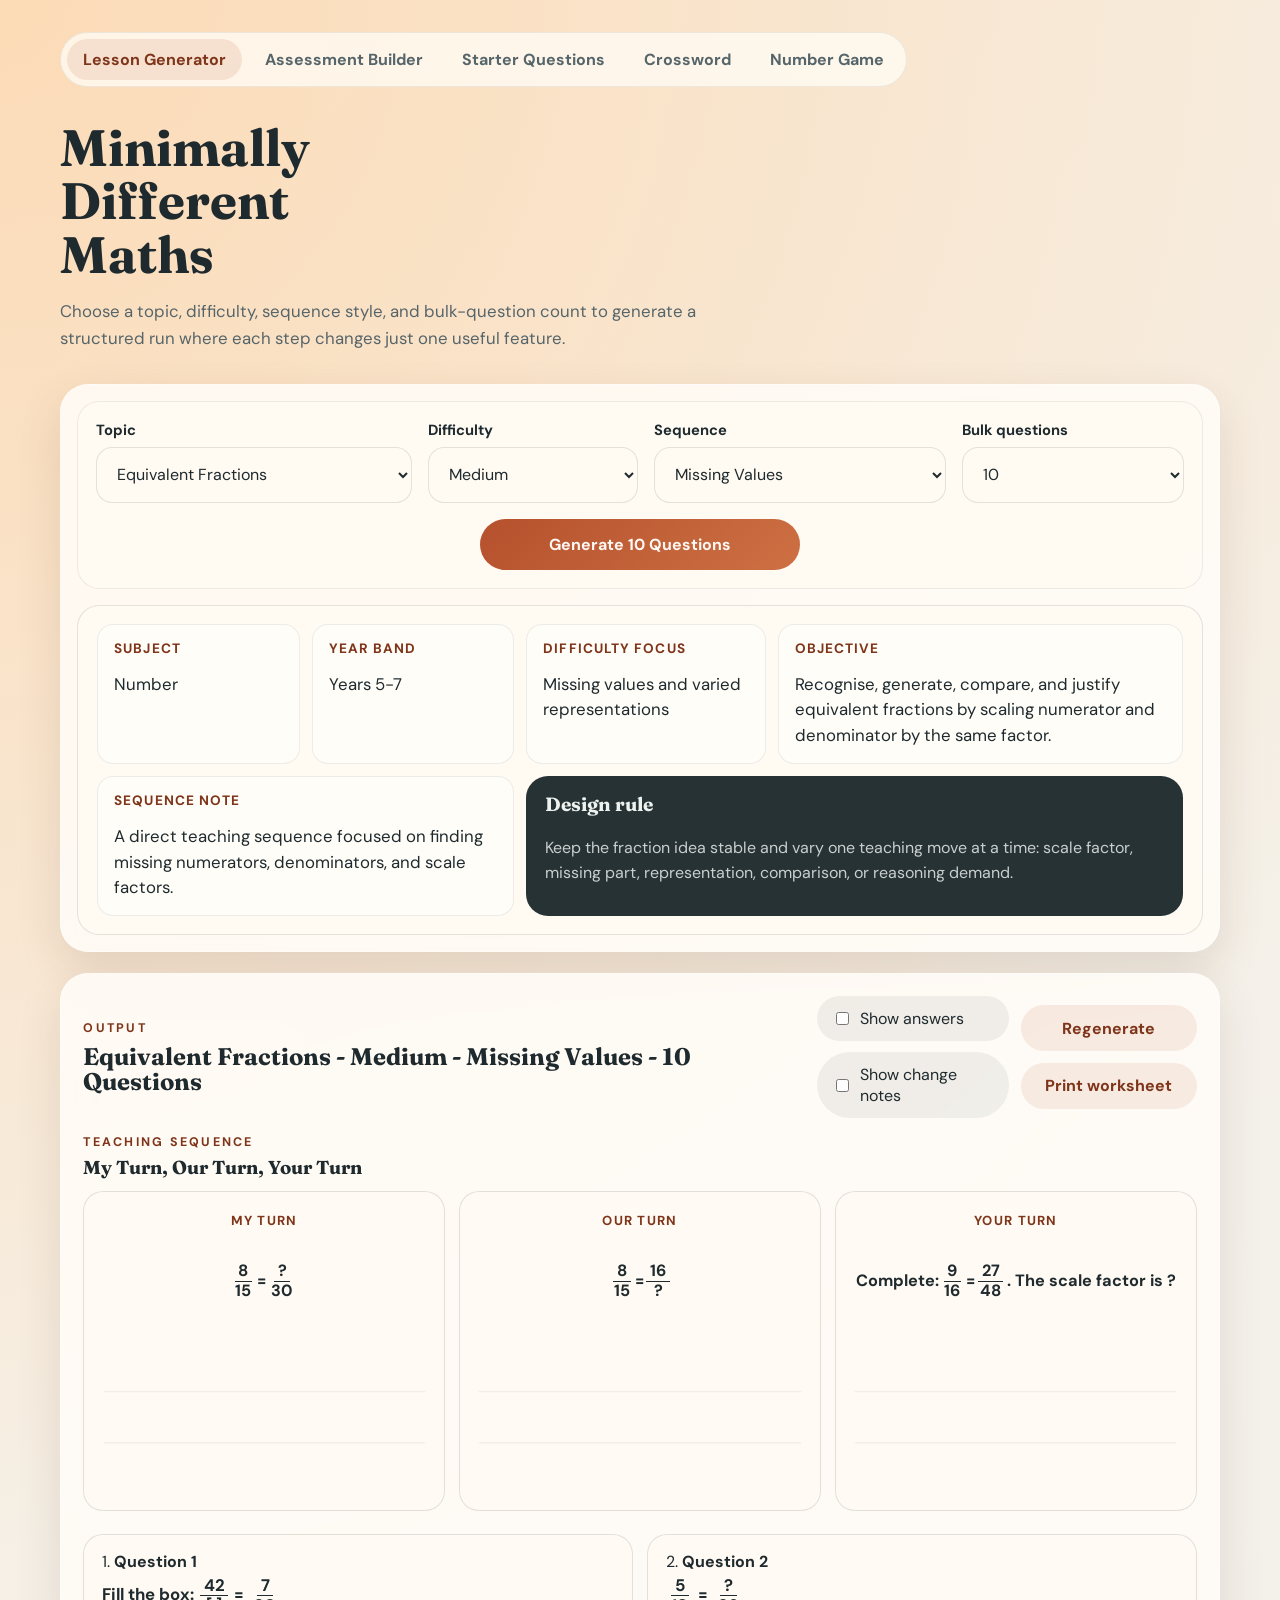
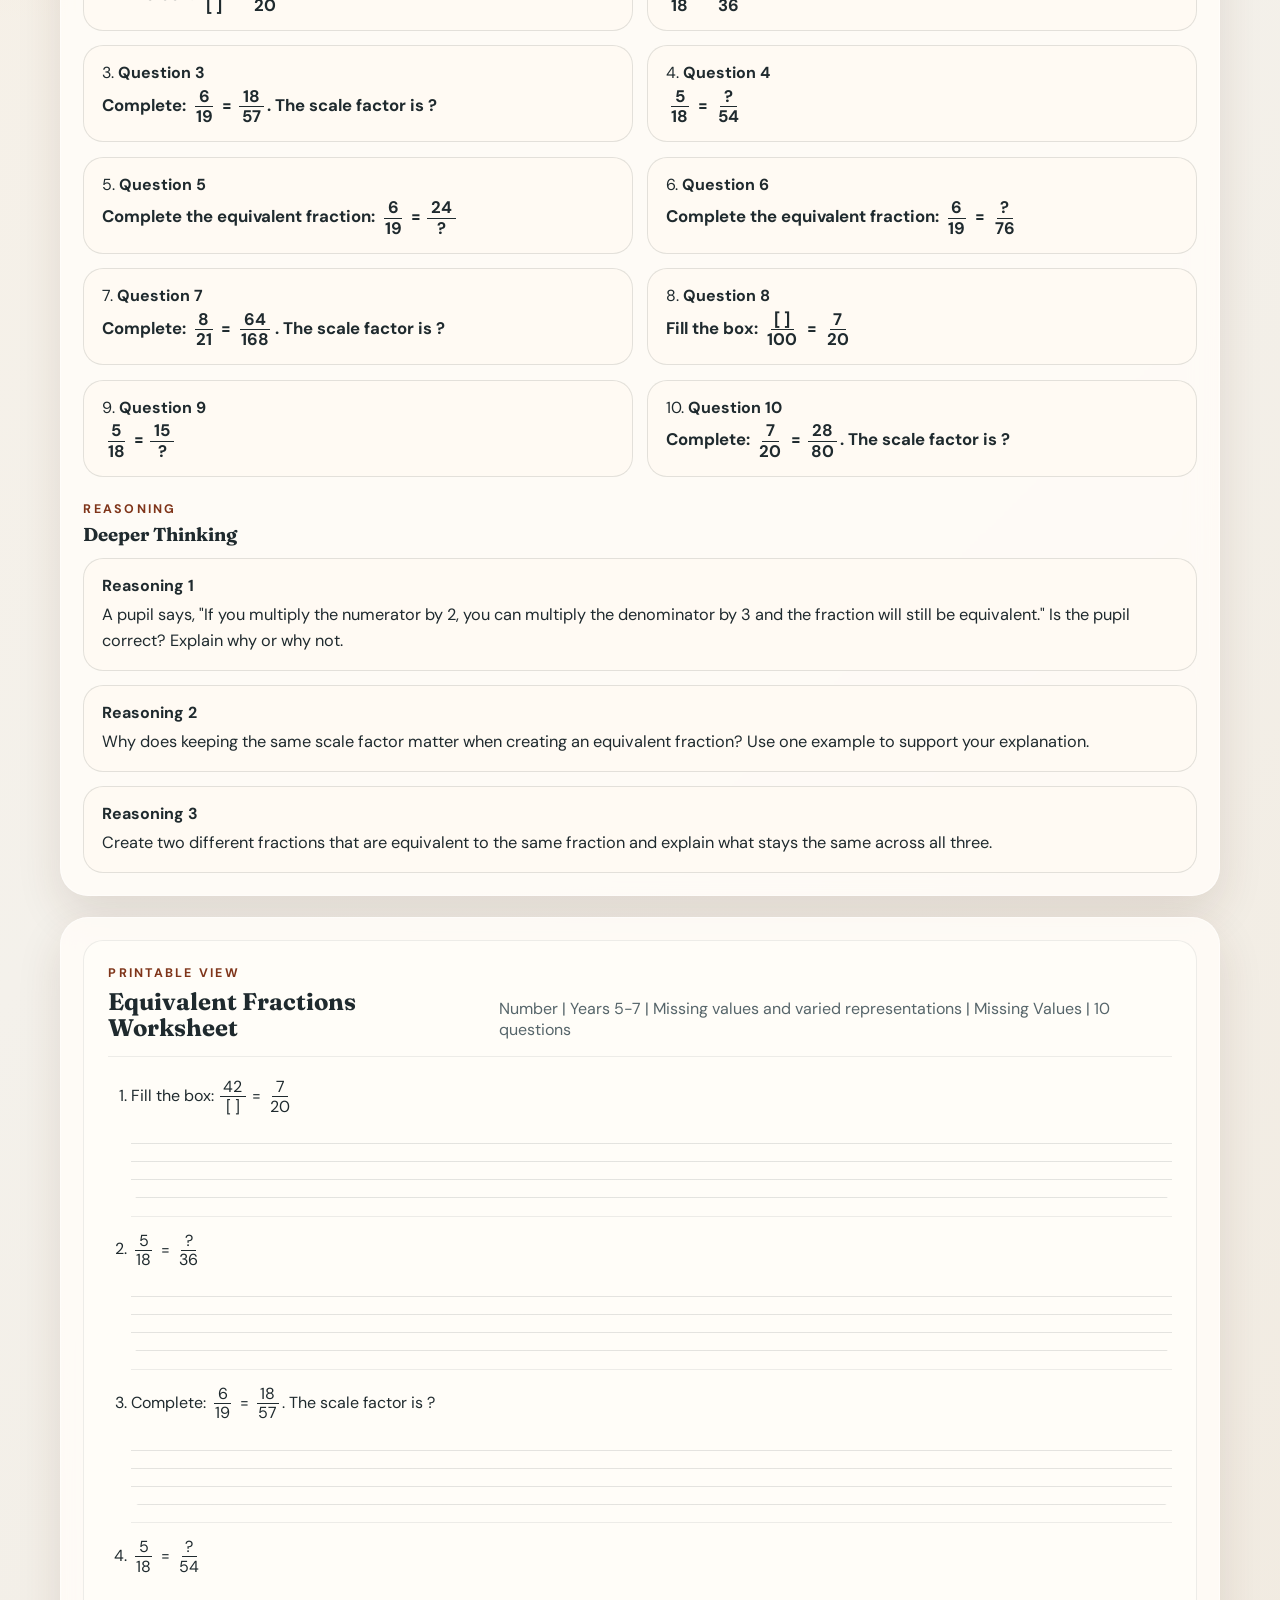
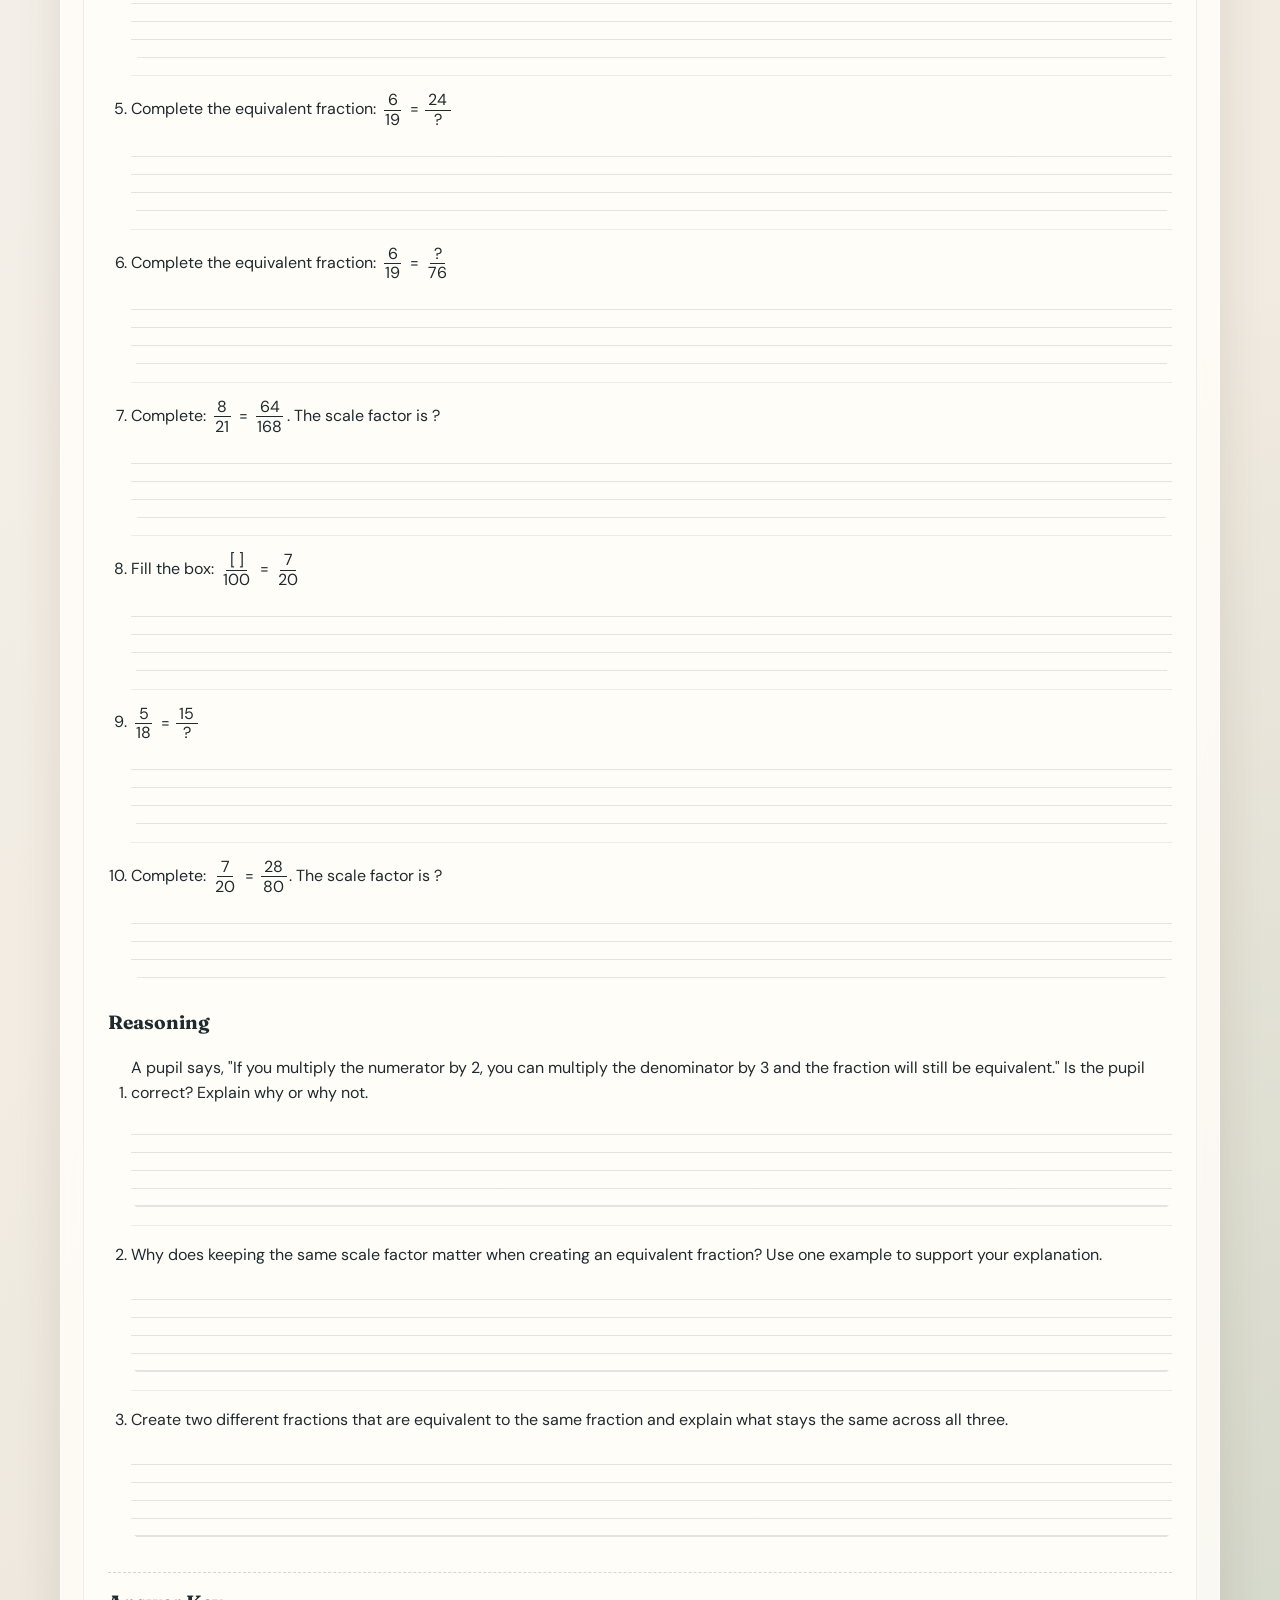
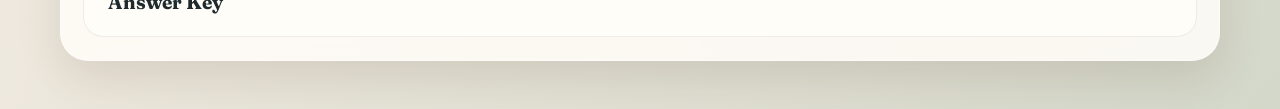
==== index.html @ 35639e73 "Initial app import" ====
<!DOCTYPE html>
<html lang="en">
<head>
  <meta charset="UTF-8">
  <meta name="viewport" content="width=device-width, initial-scale=1.0">
  <title>Minimally Different Maths Prototype</title>
  <link rel="icon" type="image/svg+xml" href="favicon.svg">
  <link rel="preconnect" href="https://fonts.googleapis.com">
  <link rel="preconnect" href="https://fonts.gstatic.com" crossorigin>
  <link href="https://fonts.googleapis.com/css2?family=DM+Sans:wght@400;500;700&family=Fraunces:opsz,wght@9..144,600;9..144,700&display=swap" rel="stylesheet">
  <link rel="stylesheet" href="styles.css">
</head>
<body>
  <main class="page-shell">
    <nav class="page-nav">
      <a class="page-nav-link is-active" href="index.html">Lesson Generator</a>
      <a class="page-nav-link" href="assessment.html">Assessment Builder</a>
      <a class="page-nav-link" href="starter.html">Starter Questions</a>
      <a class="page-nav-link" href="crossword.html">Crossword</a>
      <a class="page-nav-link" href="number-game.html">Number Game</a>
    </nav>

    <section class="hero">
      <h1>Minimally Different Maths</h1>
      <p class="hero-copy">
        Choose a topic, difficulty, sequence style, and bulk-question count to generate a structured run where each step changes just one useful feature.
      </p>
    </section>

    <section class="control-panel">
      <form id="generator-form" class="generator-form">
        <label class="field">
          <span>Topic</span>
          <select id="topic" name="topic"></select>
        </label>

        <label class="field">
          <span>Difficulty</span>
          <select id="difficulty" name="difficulty">
            <option value="easy">Easy</option>
            <option value="medium" selected>Medium</option>
            <option value="hard">Hard</option>
          </select>
        </label>

        <label class="field">
          <span>Sequence</span>
          <select id="variant" name="variant"></select>
        </label>

        <label class="field">
          <span>Bulk questions</span>
          <select id="bulk-count" name="bulk-count">
            <option value="5">5</option>
            <option value="10" selected>10</option>
            <option value="15">15</option>
            <option value="20">20</option>
          </select>
        </label>

        <button id="generate-button" type="submit" class="primary-button">Generate 10 Questions</button>
      </form>

      <div class="topic-meta-card">
        <div class="meta-row meta-row-compact">
          <span class="meta-label">Subject</span>
          <span id="meta-subject" class="meta-value">Number</span>
        </div>
        <div class="meta-row meta-row-compact">
          <span class="meta-label">Year band</span>
          <span id="meta-year" class="meta-value">Years 5-7</span>
        </div>
        <div class="meta-row meta-row-compact">
          <span class="meta-label">Difficulty focus</span>
          <span id="meta-difficulty" class="meta-value">Missing values and varied representations</span>
        </div>
        <div class="meta-row meta-row-stack meta-row-objective">
          <span class="meta-label">Objective</span>
          <span id="meta-objective" class="meta-value">Recognise and create equivalent fractions by scaling numerator and denominator by the same factor.</span>
        </div>
        <div class="meta-row meta-row-stack meta-row-sequence">
          <span class="meta-label">Sequence note</span>
          <span id="meta-variant" class="meta-value">Progress through numerator and denominator gaps with gradually varied prompt types.</span>
        </div>
        <div class="meta-row meta-row-stack principle-card">
          <h2>Design rule</h2>
          <p id="topic-principle">
            Questions progress by making one deliberate change at a time.
          </p>
        </div>
      </div>
    </section>

    <section class="results-panel">
      <div class="results-header">
        <div>
          <p class="eyebrow">Output</p>
          <h2 id="results-title">Equivalent Fractions - Medium</h2>
        </div>
        <div class="action-row">
          <div class="action-stack">
            <label class="answer-toggle">
              <input id="toggle-answers" type="checkbox">
              <span>Show answers</span>
            </label>
            <label class="answer-toggle">
              <input id="toggle-change-notes" type="checkbox">
              <span>Show change notes</span>
            </label>
          </div>
          <div class="action-stack">
            <button id="shuffle-button" class="secondary-button" type="button">Regenerate</button>
            <button id="print-button" class="secondary-button" type="button">Print worksheet</button>
          </div>
        </div>
      </div>

      <section class="teaching-section">
        <div class="teaching-header">
          <p class="eyebrow">Teaching Sequence</p>
          <h3>My Turn, Our Turn, Your Turn</h3>
        </div>
        <div id="teaching-sequence" class="teaching-grid"></div>
      </section>

      <ol id="question-list" class="question-list"></ol>

      <section class="reasoning-section">
        <div class="reasoning-header">
          <p class="eyebrow">Reasoning</p>
          <h3>Deeper Thinking</h3>
        </div>
        <ol id="reasoning-list" class="reasoning-list"></ol>
      </section>
    </section>

    <section class="worksheet-panel">
      <div class="worksheet-sheet">
        <div class="worksheet-heading">
          <div>
            <p class="eyebrow">Printable View</p>
            <h2 id="worksheet-title">Equivalent Fractions Worksheet</h2>
          </div>
          <p id="worksheet-meta" class="worksheet-meta">Number | Years 5-7 | Missing values and varied representations</p>
        </div>

        <ol id="worksheet-questions" class="worksheet-questions"></ol>

        <section class="worksheet-reasoning-section">
          <h3>Reasoning</h3>
          <ol id="worksheet-reasoning-questions" class="worksheet-questions worksheet-reasoning-questions"></ol>
        </section>

        <section class="answer-section">
          <h3>Answer Key</h3>
          <ol id="answer-key" class="answer-key" hidden></ol>
          <h3 id="reasoning-answer-title" hidden>Reasoning Answers</h3>
          <ol id="reasoning-answer-key" class="answer-key" hidden></ol>
        </section>
      </div>
    </section>
  </main>

  <script src="topics-data.js"></script>
  <script src="script.js"></script>
</body>
</html>
---- styles.css ----
﻿:root {
  --bg: #f7f1e8;
  --panel: rgba(255, 252, 247, 0.88);
  --panel-strong: #fffaf2;
  --ink: #1f2a2e;
  --muted: #56656a;
  --accent: #b5512d;
  --accent-deep: #7f351a;
  --line: rgba(31, 42, 46, 0.12);
  --shadow: 0 18px 45px rgba(77, 44, 24, 0.12);
}

* {
  box-sizing: border-box;
}

body {
  margin: 0;
  min-height: 100vh;
  font-family: "DM Sans", sans-serif;
  color: var(--ink);
  background:
    radial-gradient(circle at top left, rgba(255, 202, 146, 0.55), transparent 32%),
    radial-gradient(circle at bottom right, rgba(123, 170, 152, 0.24), transparent 28%),
    linear-gradient(135deg, #f8efe2 0%, #f4f1eb 42%, #efe6d9 100%);
}

.page-shell {
  width: min(1160px, calc(100% - 2rem));
  margin: 0 auto;
  padding: 2rem 0 3rem;
}

.hero {
  padding: 1rem 0 2rem;
}

.eyebrow {
  margin: 0 0 0.5rem;
  font-size: 0.78rem;
  font-weight: 700;
  letter-spacing: 0.18em;
  text-transform: uppercase;
  color: var(--accent-deep);
}

h1,
h2,
h3 {
  margin: 0;
  font-family: "Fraunces", serif;
  line-height: 1.05;
}

h1 {
  font-size: clamp(2.6rem, 4vw, 4.6rem);
  max-width: 10ch;
}

.hero-copy {
  max-width: 44rem;
  margin: 1rem 0 0;
  font-size: 1.05rem;
  line-height: 1.6;
  color: var(--muted);
}

.page-nav {
  display: inline-flex;
  gap: 0.45rem;
  padding: 0.35rem;
  margin-bottom: 1.1rem;
  border-radius: 999px;
  background: rgba(255, 250, 242, 0.82);
  border: 1px solid rgba(31, 42, 46, 0.08);
}

.page-nav-link {
  padding: 0.65rem 1rem;
  border-radius: 999px;
  color: var(--muted);
  text-decoration: none;
  font-weight: 700;
}

.page-nav-link.is-active {
  background: rgba(181, 81, 45, 0.12);
  color: var(--accent-deep);
}

.control-panel,
.results-panel,
.worksheet-panel {
  background: var(--panel);
  border: 1px solid rgba(255, 255, 255, 0.55);
  border-radius: 28px;
  box-shadow: var(--shadow);
  backdrop-filter: blur(14px);
}

.control-panel {
  display: grid;
  grid-template-columns: 1fr;
  grid-template-areas:
    "form"
    "meta";
  gap: 1rem;
  padding: 1rem;
  align-items: start;
}

.generator-form {
  grid-area: form;
  display: grid;
  grid-template-columns: minmax(220px, 1.35fr) minmax(170px, 0.9fr) minmax(220px, 1.25fr) minmax(200px, 0.95fr);
  gap: 1rem;
  align-items: end;
  padding: 1.15rem;
  border-radius: 22px;
  background: rgba(255, 250, 242, 0.78);
  border: 1px solid rgba(31, 42, 46, 0.08);
}

.field {
  display: flex;
  flex-direction: column;
  gap: 0.45rem;
}

.field span {
  font-size: 0.92rem;
  font-weight: 700;
}

select,
button,
input {
  font: inherit;
}

select {
  width: 100%;
  padding: 0.95rem 1rem;
  padding-right: 2.5rem;
  border: 1px solid var(--line);
  border-radius: 16px;
  background: var(--panel-strong);
  color: var(--ink);
  white-space: nowrap;
  overflow: hidden;
  text-overflow: ellipsis;
}

button {
  border: 0;
  border-radius: 999px;
  cursor: pointer;
  transition: transform 160ms ease, opacity 160ms ease, background 160ms ease;
}

button:hover {
  transform: translateY(-1px);
}

.primary-button {
  grid-column: 1 / -1;
  justify-self: center;
  width: min(320px, 100%);
  padding: 0.95rem 1.2rem;
  background: linear-gradient(135deg, var(--accent) 0%, #cd7043 100%);
  color: #fff8f4;
  font-weight: 700;
}

.secondary-button {
  width: 100%;
  padding: 0.8rem 1rem;
  background: rgba(181, 81, 45, 0.1);
  color: var(--accent-deep);
  font-weight: 700;
}

.topic-meta-card {
  grid-area: meta;
  display: grid;
  grid-template-columns: 1.1fr 1.1fr 1.3fr 2.2fr;
  align-items: stretch;
  padding: 1.1rem 1.2rem;
  border-radius: 22px;
  background: rgba(255, 250, 242, 0.96);
  border: 1px solid var(--line);
  gap: 0.75rem;
}

.meta-row {
  display: flex;
  min-width: 0;
  padding: 0.95rem 1rem;
  border: 1px solid rgba(31, 42, 46, 0.08);
  border-radius: 16px;
  background: rgba(255, 255, 255, 0.45);
  gap: 0.6rem;
  align-items: flex-start;
}

.meta-row-compact {
  flex-direction: column;
  justify-content: flex-start;
  min-height: 132px;
}

.meta-row-stack {
  grid-column: span 2;
  flex-direction: column;
}

.meta-row-objective {
  grid-column: span 1;
}

.meta-row-sequence {
  grid-column: span 2;
}

.topic-meta-card .principle-card {
  grid-column: span 2;
}

.meta-label {
  flex: 0 0 auto;
  font-size: 0.85rem;
  font-weight: 700;
  text-transform: uppercase;
  letter-spacing: 0.08em;
  color: var(--accent-deep);
}

.meta-value {
  flex: 1 1 auto;
  text-align: left;
  line-height: 1.5;
  min-width: 0;
  font-size: 1.05rem;
}

.meta-row-stack .meta-value {
  text-align: left;
}

.meta-row-compact .meta-value {
  padding-top: 0.35rem;
}

.meta-row-objective .meta-value,
.meta-row-sequence .meta-value {
  padding-top: 0.35rem;
}

.principle-card {
  padding: 1.1rem 1.2rem;
  border-radius: 22px;
  background: rgba(31, 42, 46, 0.96);
  color: #edf2ef;
  min-height: 100%;
  border: 0;
}

.principle-card h2 {
  font-size: 1.2rem;
  margin-bottom: 0.7rem;
}

.principle-card p {
  margin: 0;
  line-height: 1.6;
  color: rgba(237, 242, 239, 0.82);
}

.results-panel,
.worksheet-panel {
  margin-top: 1.3rem;
  padding: 1.4rem;
}

.results-header {
  display: flex;
  justify-content: space-between;
  gap: 1rem;
  align-items: center;
  margin-bottom: 1rem;
}

.teaching-section {
  margin-bottom: 1.4rem;
}

.teaching-header {
  margin-bottom: 0.85rem;
}

.teaching-grid {
  display: grid;
  grid-template-columns: repeat(3, minmax(0, 1fr));
  gap: 0.9rem;
}

.teaching-card {
  padding: 1rem 1.1rem;
  border-radius: 20px;
  border: 1px solid var(--line);
  background: rgba(255, 250, 242, 0.9);
}

.teaching-card {
  display: flex;
  flex-direction: column;
  align-items: center;
  text-align: center;
  min-height: 320px;
  padding: 1.2rem 1.2rem 1.1rem;
}

.teaching-step {
  display: inline-block;
  margin-bottom: 0.55rem;
  font-size: 0.82rem;
  font-weight: 700;
  letter-spacing: 0.1em;
  text-transform: uppercase;
  color: var(--accent-deep);
}

.teaching-prompt {
  display: flex;
  align-items: center;
  justify-content: center;
  flex: 0 0 auto;
  width: 100%;
  font-size: 1.02rem;
  font-weight: 700;
  line-height: 1.5;
  min-height: 88px;
}

.teaching-diagram,
.question-diagram,
.worksheet-diagram {
  width: 100%;
  margin: 0.75rem 0 0.9rem;
  padding: 0.55rem;
  border-radius: 16px;
  border: 1px solid rgba(31, 42, 46, 0.08);
  background: rgba(255, 255, 255, 0.58);
}

.teaching-diagram {
  margin-top: 0.45rem;
}

.diagram-ratio-groups {
  padding: 0;
  border: 0;
  background: transparent;
}

.diagram-ratio-groups .math-diagram-svg {
  max-width: 340px;
}

.math-diagram-svg {
  display: block;
  width: 100%;
  max-width: 280px;
  height: auto;
  margin: 0 auto;
  color: var(--ink);
}

.diagram-label {
  font-family: "DM Sans", sans-serif;
  font-size: 12px;
  font-weight: 700;
  fill: currentColor;
}

.diagram-small-label {
  font-family: "DM Sans", sans-serif;
  font-size: 10px;
  font-weight: 700;
  fill: currentColor;
}

.symmetry-line {
  display: none;
  stroke: var(--accent);
  stroke-width: 2.2;
  stroke-dasharray: 6 5;
  opacity: 0.95;
}

body.showing-answers .symmetry-line {
  display: block;
}

.comparison-diagram-grid {
  display: grid;
  grid-template-columns: repeat(2, minmax(0, 1fr));
  gap: 0.75rem;
}

.comparison-diagram-card {
  text-align: center;
}

.comparison-diagram-title {
  display: block;
  margin-bottom: 0.35rem;
  font-size: 0.8rem;
  font-weight: 700;
  letter-spacing: 0.08em;
  text-transform: uppercase;
  color: var(--accent-deep);
}

.stem-leaf-diagram {
  max-width: 320px;
  margin: 0 auto;
  padding: 0.5rem 0.7rem;
  border-radius: 14px;
  background: rgba(255, 255, 255, 0.86);
  border: 1px solid rgba(31, 42, 46, 0.08);
  font-family: "DM Sans", sans-serif;
  text-align: left;
  align-self: stretch;
}

.stem-leaf-row {
  display: grid;
  grid-template-columns: 1.6rem auto 1fr;
  gap: 0.45rem;
  align-items: baseline;
  padding: 0.14rem 0;
  font-size: 0.96rem;
  justify-items: start;
}

.stem-leaf-stem,
.stem-leaf-divider {
  font-weight: 700;
  color: var(--accent-deep);
}

.stem-leaf-leaves {
  letter-spacing: 0.08em;
}

.stem-leaf-key {
  margin-top: 0.45rem;
  padding-top: 0.35rem;
  border-top: 1px solid rgba(31, 42, 46, 0.08);
  font-size: 0.78rem;
  color: var(--muted);
}

.data-table-diagram {
  max-width: 320px;
  margin: 0 auto;
}

.data-table-title {
  margin-bottom: 0.4rem;
  font-size: 0.8rem;
  font-weight: 700;
  letter-spacing: 0.08em;
  text-transform: uppercase;
  color: var(--accent-deep);
}

.diagram-table {
  width: 100%;
  border-collapse: collapse;
  background: rgba(255, 255, 255, 0.9);
  border-radius: 14px;
  overflow: hidden;
  border: 1px solid rgba(31, 42, 46, 0.08);
}

.diagram-table th,
.diagram-table td {
  padding: 0.45rem 0.55rem;
  border-bottom: 1px solid rgba(31, 42, 46, 0.08);
  text-align: left;
  font-size: 0.9rem;
}

.diagram-table tr:last-child td {
  border-bottom: 0;
}

.diagram-table th {
  background: rgba(213, 106, 71, 0.08);
  color: var(--accent-deep);
  font-weight: 700;
}

.teaching-note,
.teaching-focus {
  margin: 0.7rem 0 0;
  color: var(--muted);
  line-height: 1.5;
}

.teaching-workspace {
  width: 100%;
  flex: 1 1 auto;
  margin-top: 1rem;
  border-radius: 16px;
  background:
    linear-gradient(to bottom, transparent calc(100% - 1px), rgba(31, 42, 46, 0.08) calc(100% - 1px));
  background-size: 100% 3.2rem;
  background-position: top left;
  min-height: 140px;
}

.action-row {
  display: grid;
  grid-template-columns: auto auto;
  gap: 0.7rem;
  align-items: center;
  justify-content: start;
}

.action-stack {
  display: flex;
  flex-direction: column;
  gap: 0.7rem;
  min-width: 176px;
}

.answer-toggle {
  display: inline-flex;
  align-items: center;
  gap: 0.45rem;
  padding: 0.75rem 0.95rem;
  border-radius: 999px;
  background: rgba(31, 42, 46, 0.06);
}

.question-list {
  display: grid;
  grid-template-columns: repeat(2, minmax(0, 1fr));
  gap: 0.9rem;
  padding: 0;
  margin: 0;
  list-style-position: inside;
}

.question-list li {
  padding: 1rem 1.1rem;
  border-radius: 20px;
  border: 1px solid var(--line);
  background: rgba(255, 250, 242, 0.9);
}

.reasoning-section {
  margin-top: 1.5rem;
}

.reasoning-header {
  margin-bottom: 0.85rem;
}

.reasoning-list {
  display: grid;
  grid-template-columns: 1fr;
  gap: 0.9rem;
  padding: 0;
  margin: 0;
  list-style: none;
}

.reasoning-list li {
  padding: 1rem 1.1rem;
  border-radius: 20px;
  border: 1px solid var(--line);
  background: rgba(255, 250, 242, 0.9);
}

.question-text {
  display: block;
  margin-top: 0.3rem;
  font-size: 1.05rem;
  font-weight: 700;
}

.reasoning-text {
  display: block;
  margin-top: 0.35rem;
  font-size: 1.02rem;
  line-height: 1.6;
}

.math-fraction {
  display: inline-flex;
  flex-direction: column;
  align-items: center;
  justify-content: center;
  vertical-align: middle;
  margin: 0 0.12em;
  line-height: 1;
}

.fraction-top,
.fraction-bottom {
  display: block;
  padding: 0 0.22em;
  text-align: center;
}

.fraction-top {
  border-bottom: 1.5px solid currentColor;
  padding-bottom: 0.08em;
}

.fraction-bottom {
  padding-top: 0.08em;
}

.change-note {
  display: inline-block;
  margin-top: 0.65rem;
  color: var(--muted);
  font-size: 0.9rem;
  line-height: 1.45;
}

.change-note[hidden] {
  display: none;
}

.worksheet-sheet {
  border-radius: 20px;
  padding: 1.5rem;
  background: #fffdf8;
  border: 1px solid rgba(31, 42, 46, 0.08);
}

.worksheet-heading {
  display: flex;
  justify-content: space-between;
  gap: 1rem;
  align-items: flex-end;
  border-bottom: 1px solid rgba(31, 42, 46, 0.08);
  padding-bottom: 1rem;
}

.worksheet-meta {
  margin: 0;
  color: var(--muted);
}

.worksheet-questions,
.answer-key {
  margin: 1.4rem 0 0;
  padding-left: 1.4rem;
  list-style-position: outside;
}

.worksheet-questions li,
.answer-key li {
  margin-bottom: 1rem;
  line-height: 1.6;
}

.worksheet-question-item {
  padding-bottom: 1rem;
  border-bottom: 1px solid rgba(31, 42, 46, 0.08);
}

.worksheet-question-item:last-child {
  border-bottom: 0;
  padding-bottom: 0.25rem;
}

.worksheet-question-text {
  display: inline-block;
  min-height: 1.8rem;
}

.worksheet-working {
  margin-top: 0.7rem;
  min-height: 4.6rem;
  border-radius: 12px;
  background:
    repeating-linear-gradient(
      to bottom,
      transparent 0,
      transparent 1.05rem,
      rgba(31, 42, 46, 0.12) 1.05rem,
      rgba(31, 42, 46, 0.12) 1.12rem
    );
}

.worksheet-question-item-diagram .worksheet-working {
  min-height: 3.1rem;
}

.answer-text {
  display: inline;
}

.answer-section {
  margin-top: 1.8rem;
  padding-top: 1.2rem;
  border-top: 1px dashed rgba(31, 42, 46, 0.18);
}

.answer-section h3 {
  font-size: 1.2rem;
}

.worksheet-reasoning-section {
  margin-top: 1.8rem;
}

.worksheet-reasoning-section h3 {
  font-size: 1.2rem;
  margin-bottom: 0.7rem;
}

.assessment-control-panel {
  padding: 1.2rem;
}

.assessment-form {
  display: grid;
  gap: 1.1rem;
}

.assessment-meta-grid {
  display: grid;
  grid-template-columns: repeat(3, minmax(0, 1fr));
  gap: 1rem;
}

.assessment-topic-picker {
  padding: 1.2rem;
  border-radius: 22px;
  background: rgba(255, 250, 242, 0.84);
  border: 1px solid rgba(31, 42, 46, 0.08);
}

.assessment-topic-picker-header {
  margin-bottom: 0.95rem;
}

.assessment-topic-picker-header h2 {
  font-size: 1.25rem;
  margin-bottom: 0.35rem;
}

.assessment-topic-picker-header p {
  margin: 0;
  color: var(--muted);
  line-height: 1.5;
}

.assessment-topic-rows {
  display: grid;
  gap: 0.75rem;
}

.assessment-topic-row {
  display: grid;
  grid-template-columns: 135px minmax(0, 1fr) 180px;
  gap: 0.8rem;
  align-items: end;
  padding: 0.95rem;
  border-radius: 18px;
  background: rgba(255, 255, 255, 0.5);
  border: 1px solid rgba(31, 42, 46, 0.08);
}

.assessment-topic-toggle {
  display: flex;
  align-items: center;
  gap: 0.55rem;
  font-weight: 700;
  min-height: 52px;
}

.assessment-topic-toggle input {
  accent-color: var(--accent);
}

.assessment-results-panel {
  padding-bottom: 1.1rem;
}

.assessment-summary-grid {
  display: grid;
  grid-template-columns: repeat(4, minmax(0, 1fr));
  gap: 0.8rem;
}

.assessment-summary-card {
  padding: 1rem 1.1rem;
  border-radius: 18px;
  background: rgba(255, 250, 242, 0.82);
  border: 1px solid rgba(31, 42, 46, 0.08);
}

.assessment-summary-label {
  display: block;
  margin-bottom: 0.4rem;
  font-size: 0.82rem;
  font-weight: 700;
  text-transform: uppercase;
  letter-spacing: 0.08em;
  color: var(--accent-deep);
}

.assessment-summary-value {
  font-size: 1.5rem;
  font-family: "Fraunces", serif;
}

.assessment-summary-empty {
  margin: 0;
  color: var(--muted);
}

.assessment-sheet {
  background: #fffdf9;
}

.assessment-paper-header {
  display: flex;
  justify-content: space-between;
  gap: 1rem;
  align-items: end;
  padding-bottom: 1rem;
  border-bottom: 2px solid rgba(31, 42, 46, 0.12);
}

.assessment-paper-meta {
  text-align: right;
  color: var(--muted);
}

.assessment-paper-meta p {
  margin: 0.15rem 0;
}

.assessment-candidate-box {
  display: grid;
  grid-template-columns: repeat(3, minmax(0, 1fr));
  gap: 1rem;
  margin-top: 1rem;
  padding: 1rem;
  border: 1.5px solid rgba(31, 42, 46, 0.18);
  border-radius: 12px;
  background: #fff;
}

.candidate-line {
  display: flex;
  align-items: center;
  gap: 0.75rem;
  font-weight: 700;
}

.line-fill {
  flex: 1 1 auto;
  border-bottom: 1.5px solid rgba(31, 42, 46, 0.25);
  min-height: 1rem;
}

.assessment-instructions {
  margin-top: 1.2rem;
  padding: 1rem 1.1rem;
  border-radius: 12px;
  background: rgba(247, 241, 232, 0.55);
  border: 1px solid rgba(31, 42, 46, 0.08);
}

.assessment-instructions h3 {
  font-size: 1.05rem;
  margin-bottom: 0.5rem;
}

.assessment-instructions ul {
  margin: 0;
  padding-left: 1.25rem;
  line-height: 1.6;
}

.assessment-paper-sections {
  display: grid;
  gap: 1.4rem;
  margin-top: 1.3rem;
}

.assessment-section {
  page-break-inside: avoid;
}

.assessment-section-header {
  margin-bottom: 0.8rem;
}

.assessment-section-header h3 {
  font-size: 1.18rem;
  margin-bottom: 0.2rem;
}

.assessment-section-header p {
  margin: 0;
  color: var(--muted);
}

.assessment-question-list {
  margin: 0;
  padding-left: 1.5rem;
  display: grid;
  gap: 0.9rem;
}

.assessment-question-item {
  padding: 0.95rem 1rem 1rem;
  border-radius: 12px;
  border: 1px solid rgba(31, 42, 46, 0.1);
  background: #fff;
  page-break-inside: avoid;
}

.assessment-question-header {
  display: flex;
  justify-content: space-between;
  gap: 1rem;
  margin-bottom: 0.45rem;
  font-size: 0.88rem;
  font-weight: 700;
}

.assessment-question-topic {
  color: var(--accent-deep);
  text-transform: uppercase;
  letter-spacing: 0.06em;
}

.assessment-question-marks {
  color: var(--muted);
}

.assessment-question-text {
  line-height: 1.65;
}

.assessment-diagram {
  margin-top: 0.75rem;
}

.assessment-working {
  margin-top: 0.9rem;
  border: 1px dashed rgba(31, 42, 46, 0.16);
  border-radius: 10px;
  background:
    linear-gradient(to bottom, transparent 0, transparent calc(100% - 1px), rgba(31, 42, 46, 0.08) calc(100% - 1px));
  background-size: 100% 1.4rem;
}

.assessment-mark-scheme-marks {
  color: var(--muted);
  font-weight: 700;
}

.starter-control-panel {
  padding: 1.2rem;
}

.starter-form {
  display: grid;
  gap: 1.1rem;
}

.starter-topic-picker {
  padding: 1.2rem;
  border-radius: 22px;
  background: rgba(255, 250, 242, 0.84);
  border: 1px solid rgba(31, 42, 46, 0.08);
}

.starter-topic-list {
  display: grid;
  gap: 0.9rem;
}

.starter-topic-group {
  padding: 0.9rem 1rem 1rem;
  border-radius: 18px;
  background: rgba(255, 255, 255, 0.5);
  border: 1px solid rgba(31, 42, 46, 0.08);
}

.starter-topic-group-title {
  margin-bottom: 0.7rem;
  font-size: 1rem;
}

.starter-topic-options {
  display: grid;
  grid-template-columns: repeat(3, minmax(0, 1fr));
  gap: 0.65rem;
}

.starter-topic-option {
  display: flex;
  align-items: center;
  gap: 0.55rem;
  padding: 0.55rem 0.7rem;
  border-radius: 14px;
  background: rgba(255, 250, 242, 0.76);
  border: 1px solid rgba(31, 42, 46, 0.08);
  font-size: 0.94rem;
  line-height: 1.35;
}

.starter-topic-option input {
  margin: 0;
  accent-color: var(--accent);
}

.starter-topic-option:has(input:disabled:not(:checked)) {
  opacity: 0.45;
}

.starter-results-panel {
  padding-bottom: 1.1rem;
}

.starter-sheet-panel {
  margin-top: 1.3rem;
}

.starter-sheet {
  background: #fffdf9;
}

.starter-sheet-header {
  display: flex;
  justify-content: space-between;
  gap: 1rem;
  align-items: flex-end;
  padding-bottom: 1rem;
  border-bottom: 1px solid rgba(31, 42, 46, 0.08);
}

.starter-grid {
  display: grid;
  grid-template-columns: repeat(3, minmax(0, 1fr));
  gap: 0.85rem;
  margin-top: 1.2rem;
}

.starter-card {
  min-height: 210px;
  padding: 1rem 1rem 1.05rem;
  border-radius: 18px;
  border: 1px solid rgba(31, 42, 46, 0.1);
  background: #fff;
  display: flex;
  flex-direction: column;
}

.starter-card-easy {
  box-shadow: inset 0 3px 0 rgba(123, 170, 152, 0.34);
}

.starter-card-medium {
  box-shadow: inset 0 3px 0 rgba(225, 174, 92, 0.4);
}

.starter-card-hard {
  box-shadow: inset 0 3px 0 rgba(181, 81, 45, 0.32);
}

.starter-card-header {
  display: flex;
  justify-content: space-between;
  gap: 0.75rem;
  align-items: flex-start;
  margin-bottom: 0.7rem;
}

.starter-card-topic {
  font-size: 0.76rem;
  font-weight: 700;
  letter-spacing: 0.08em;
  text-transform: uppercase;
  color: var(--accent-deep);
}

.starter-card-question {
  font-size: 1rem;
  font-weight: 700;
  line-height: 1.55;
}

.starter-card-diagram {
  margin-top: auto;
  margin-bottom: 0;
}

.number-game-control-panel {
  padding: 1.2rem;
}

.number-game-form {
  display: grid;
  grid-template-columns: minmax(180px, 220px) minmax(180px, 220px) minmax(240px, 1fr);
  gap: 1rem;
  align-items: end;
}

.number-game-button-stack {
  display: flex;
  flex-direction: column;
  gap: 0.7rem;
}

.number-game-results-panel {
  padding-bottom: 1.1rem;
}

.number-game-board {
  display: grid;
  grid-template-columns: 260px 1fr;
  gap: 1rem;
  align-items: stretch;
}

.number-game-target-panel,
.number-game-numbers-panel,
.number-game-solution-card,
.number-game-working-panel {
  padding: 1.15rem;
  border-radius: 20px;
  background: rgba(255, 250, 242, 0.88);
  border: 1px solid rgba(31, 42, 46, 0.08);
}

.number-game-target {
  display: grid;
  place-items: center;
  min-height: 138px;
  border-radius: 18px;
  background: rgba(31, 42, 46, 0.96);
  color: #fff8f4;
  font-family: "Fraunces", serif;
  font-size: clamp(2.8rem, 7vw, 5.2rem);
  line-height: 1;
}

.number-game-timer-wrap {
  display: flex;
  justify-content: space-between;
  align-items: center;
  margin-top: 0.85rem;
  padding: 0.8rem 0.9rem;
  border-radius: 16px;
  background: rgba(255, 255, 255, 0.56);
}

.number-game-timer-label {
  font-size: 0.82rem;
  font-weight: 700;
  letter-spacing: 0.08em;
  text-transform: uppercase;
  color: var(--accent-deep);
}

.number-game-timer {
  font-family: "Fraunces", serif;
  font-size: 2rem;
}

.number-game-numbers {
  display: grid;
  grid-template-columns: repeat(3, minmax(0, 1fr));
  gap: 0.9rem;
  margin-top: 0.35rem;
}

.number-game-tile {
  display: grid;
  place-items: center;
  min-height: 112px;
  border-radius: 18px;
  background: linear-gradient(135deg, rgba(181, 81, 45, 0.18) 0%, rgba(213, 106, 71, 0.32) 100%);
  border: 1px solid rgba(31, 42, 46, 0.08);
  font-family: "Fraunces", serif;
  font-size: clamp(2rem, 4vw, 3.2rem);
  line-height: 1;
}

.number-game-solution-panel {
  margin-top: 1rem;
}

.number-game-solution-summary {
  display: grid;
  grid-template-columns: repeat(2, minmax(0, 1fr));
  gap: 0.8rem;
  margin-bottom: 0.8rem;
}

.number-game-solution-text,
.number-game-print-solution-text {
  display: grid;
  gap: 0.4rem;
  line-height: 1.55;
}

.crossword-control-panel {
  padding: 2rem;
}

.crossword-form {
  display: grid;
  grid-template-columns: minmax(0, 1fr) auto;
  gap: 1.25rem;
  align-items: end;
}

.crossword-button-stack {
  display: grid;
  gap: 0.85rem;
}

.crossword-results-panel,
.crossword-sheet-panel {
  margin-top: 1.5rem;
}

.crossword-sheet {
  display: grid;
  gap: 1.75rem;
}

.crossword-sheet-header {
  display: flex;
  justify-content: space-between;
  align-items: end;
  gap: 1rem;
}

.crossword-layout {
  display: grid;
  grid-template-columns: minmax(0, 1.15fr) minmax(18rem, 0.85fr);
  gap: 1.5rem;
  align-items: start;
}

.crossword-grid-panel,
.crossword-clues-panel {
  border: 1px solid rgba(43, 52, 56, 0.08);
  border-radius: 1.5rem;
  padding: 1.25rem;
  background: rgba(255, 255, 255, 0.78);
}

.crossword-grid {
  display: grid;
  gap: 0;
  justify-content: start;
  background: #2b3438;
  padding: 0.18rem;
  border-radius: 0.55rem;
}

.crossword-cell {
  position: relative;
  width: 2.4rem;
  height: 2.4rem;
  border: 1px solid rgba(43, 52, 56, 0.16);
  border-radius: 0;
  background: #fffdf8;
  display: flex;
  align-items: center;
  justify-content: center;
}

.crossword-cell.is-block {
  background: #2b3438;
  border-color: #2b3438;
}

.crossword-cell-number {
  position: absolute;
  top: 0.12rem;
  left: 0.18rem;
  font-size: 0.6rem;
  line-height: 1;
  color: #8a4a28;
  font-weight: 700;
}

.crossword-cell-letter {
  font-size: 1.05rem;
  font-weight: 700;
  letter-spacing: 0.04em;
  color: transparent;
}

.crossword-grid.show-answers .crossword-cell-letter {
  color: #2b3438;
}

.crossword-clues-panel {
  display: grid;
  gap: 1.25rem;
}

.crossword-clues-section h3 {
  margin-bottom: 0.7rem;
  font-size: 1.05rem;
}

.crossword-clue-list {
  margin: 0;
  padding-left: 0;
  list-style: none;
  display: grid;
  gap: 0.6rem;
}

.crossword-clue-number {
  color: #8a4a28;
  font-weight: 700;
}

.crossword-enum {
  color: #8a4a28;
  font-weight: 700;
}

@media (max-width: 980px) {
  .control-panel {
    grid-template-columns: 1fr;
  }

  .generator-form {
    grid-template-columns: repeat(2, minmax(0, 1fr));
  }

  .topic-meta-card {
    grid-template-columns: repeat(2, minmax(0, 1fr));
  }

  .meta-row-objective,
  .meta-row-sequence,
  .topic-meta-card .principle-card {
    grid-column: span 2;
  }

  .assessment-meta-grid,
  .assessment-summary-grid,
  .assessment-candidate-box {
    grid-template-columns: 1fr;
  }

  .number-game-form,
  .number-game-board,
  .number-game-solution-summary,
  .crossword-form,
  .crossword-layout,
  .starter-topic-options,
  .starter-grid {
    grid-template-columns: 1fr;
  }
}

@media (max-width: 860px) {
  .generator-form {
    grid-template-columns: 1fr;
  }

  .topic-meta-card {
    grid-template-columns: 1fr;
  }

  .teaching-grid {
    grid-template-columns: 1fr;
  }

  .comparison-diagram-grid {
    grid-template-columns: 1fr;
  }

  .meta-row-stack {
    grid-column: auto;
  }

  .meta-row-objective,
  .meta-row-sequence,
  .topic-meta-card .principle-card {
    grid-column: auto;
  }

  .question-list {
    grid-template-columns: 1fr;
  }

  .results-header,
  .worksheet-heading {
    flex-direction: column;
    align-items: flex-start;
  }

  .action-row {
    grid-template-columns: 1fr;
    width: 100%;
  }

  .action-stack {
    min-width: 0;
    width: 100%;
  }

  .number-game-numbers {
    grid-template-columns: repeat(2, minmax(0, 1fr));
  }

  .assessment-topic-row,
  .assessment-paper-header {
    grid-template-columns: 1fr;
    flex-direction: column;
    align-items: flex-start;
  }

  .starter-sheet-header {
    flex-direction: column;
    align-items: flex-start;
  }

  .crossword-sheet-header {
    flex-direction: column;
    align-items: flex-start;
  }

  .assessment-paper-meta {
    text-align: left;
  }
}

@media print {
  @page {
    size: A4 portrait;
    margin: 14mm 12mm;
  }

  body {
    background: #fff;
    color: #000;
  }

  .hero,
  .control-panel,
  .results-panel {
    display: none;
  }

  .page-shell {
    width: 100%;
    padding: 0;
  }

  .worksheet-panel {
    margin: 0;
    padding: 0;
    background: #fff;
    border: 0;
    box-shadow: none;
    break-inside: avoid;
  }

  .worksheet-sheet {
    border: 0;
    padding: 0;
    background: #fff;
  }

  .worksheet-heading {
    gap: 0.6rem;
    align-items: flex-start;
    padding-bottom: 0.7rem;
    margin-bottom: 0.9rem;
    break-after: avoid;
  }

  .worksheet-title,
  #worksheet-title {
    font-size: 1.45rem;
  }

  .worksheet-meta {
    font-size: 0.9rem;
  }

  .worksheet-questions,
  .answer-key {
    margin-top: 0.9rem;
    padding-left: 1.9rem;
    margin-left: 0;
    list-style-position: outside;
  }

  .worksheet-questions li,
  .answer-key li {
    margin-bottom: 0.6rem;
    line-height: 1.35;
    padding-left: 0.12rem;
    break-inside: avoid;
    page-break-inside: avoid;
  }

  .worksheet-question-item {
    padding-bottom: 0.55rem;
    border-bottom-color: rgba(31, 42, 46, 0.14);
  }

  .worksheet-diagram {
    margin: 0.4rem 0 0.55rem;
    padding: 0.3rem;
    background: #fff;
    border-color: rgba(31, 42, 46, 0.14);
    break-inside: avoid;
    page-break-inside: avoid;
  }

  .worksheet-working {
    margin-top: 0.45rem;
    min-height: 3.4rem;
    border-radius: 0;
    background:
      repeating-linear-gradient(
        to bottom,
        transparent 0,
        transparent 0.88rem,
        rgba(31, 42, 46, 0.18) 0.88rem,
        rgba(31, 42, 46, 0.18) 0.94rem
      );
  }

  .worksheet-question-item-diagram .worksheet-working {
    min-height: 2.2rem;
  }

  .worksheet-question-text,
  .answer-text {
    font-size: 0.98rem;
  }

  .answer-section {
    margin-top: 1.2rem;
    padding-top: 0.9rem;
    break-before: page;
    page-break-before: always;
  }

  .answer-section h3 {
    margin-bottom: 0.5rem;
  }

  .answer-key {
    column-count: 2;
    column-gap: 1.6rem;
  }

  .answer-key li {
    break-inside: avoid;
    page-break-inside: avoid;
  }

  .math-fraction {
    margin: 0 0.08em;
  }

  .fraction-top {
    border-bottom-width: 1px;
  }

  .page-nav,
  .assessment-results-panel,
  .starter-results-panel,
  .number-game-results-panel,
  .crossword-results-panel {
    display: none !important;
  }

  .assessment-paper-panel .worksheet-sheet {
    padding: 0;
    background: #fff;
  }

  .assessment-question-item,
  .assessment-section,
  .assessment-candidate-box,
  .assessment-instructions {
    break-inside: avoid;
    page-break-inside: avoid;
  }

  .starter-sheet-panel .worksheet-sheet {
    padding: 0;
    background: #fff;
  }

  .number-game-target {
    min-height: 102px;
    font-size: 2.6rem;
  }

  .number-game-tile {
    min-height: 78px;
    font-size: 2rem;
  }

  .starter-sheet-header {
    gap: 0.55rem;
    align-items: flex-start;
    padding-bottom: 0.7rem;
    margin-bottom: 0.75rem;
  }

  .starter-grid {
    gap: 0.5rem;
  }

  .starter-card {
    min-height: 0;
    padding: 0.7rem 0.75rem 0.8rem;
    break-inside: avoid;
    page-break-inside: avoid;
    box-shadow: none;
  }

  .starter-card-header {
    margin-bottom: 0.45rem;
  }

  .starter-card-topic,
  .starter-card-topic {
    font-size: 0.68rem;
  }

  .starter-card-question {
    font-size: 0.92rem;
    line-height: 1.45;
  }
}
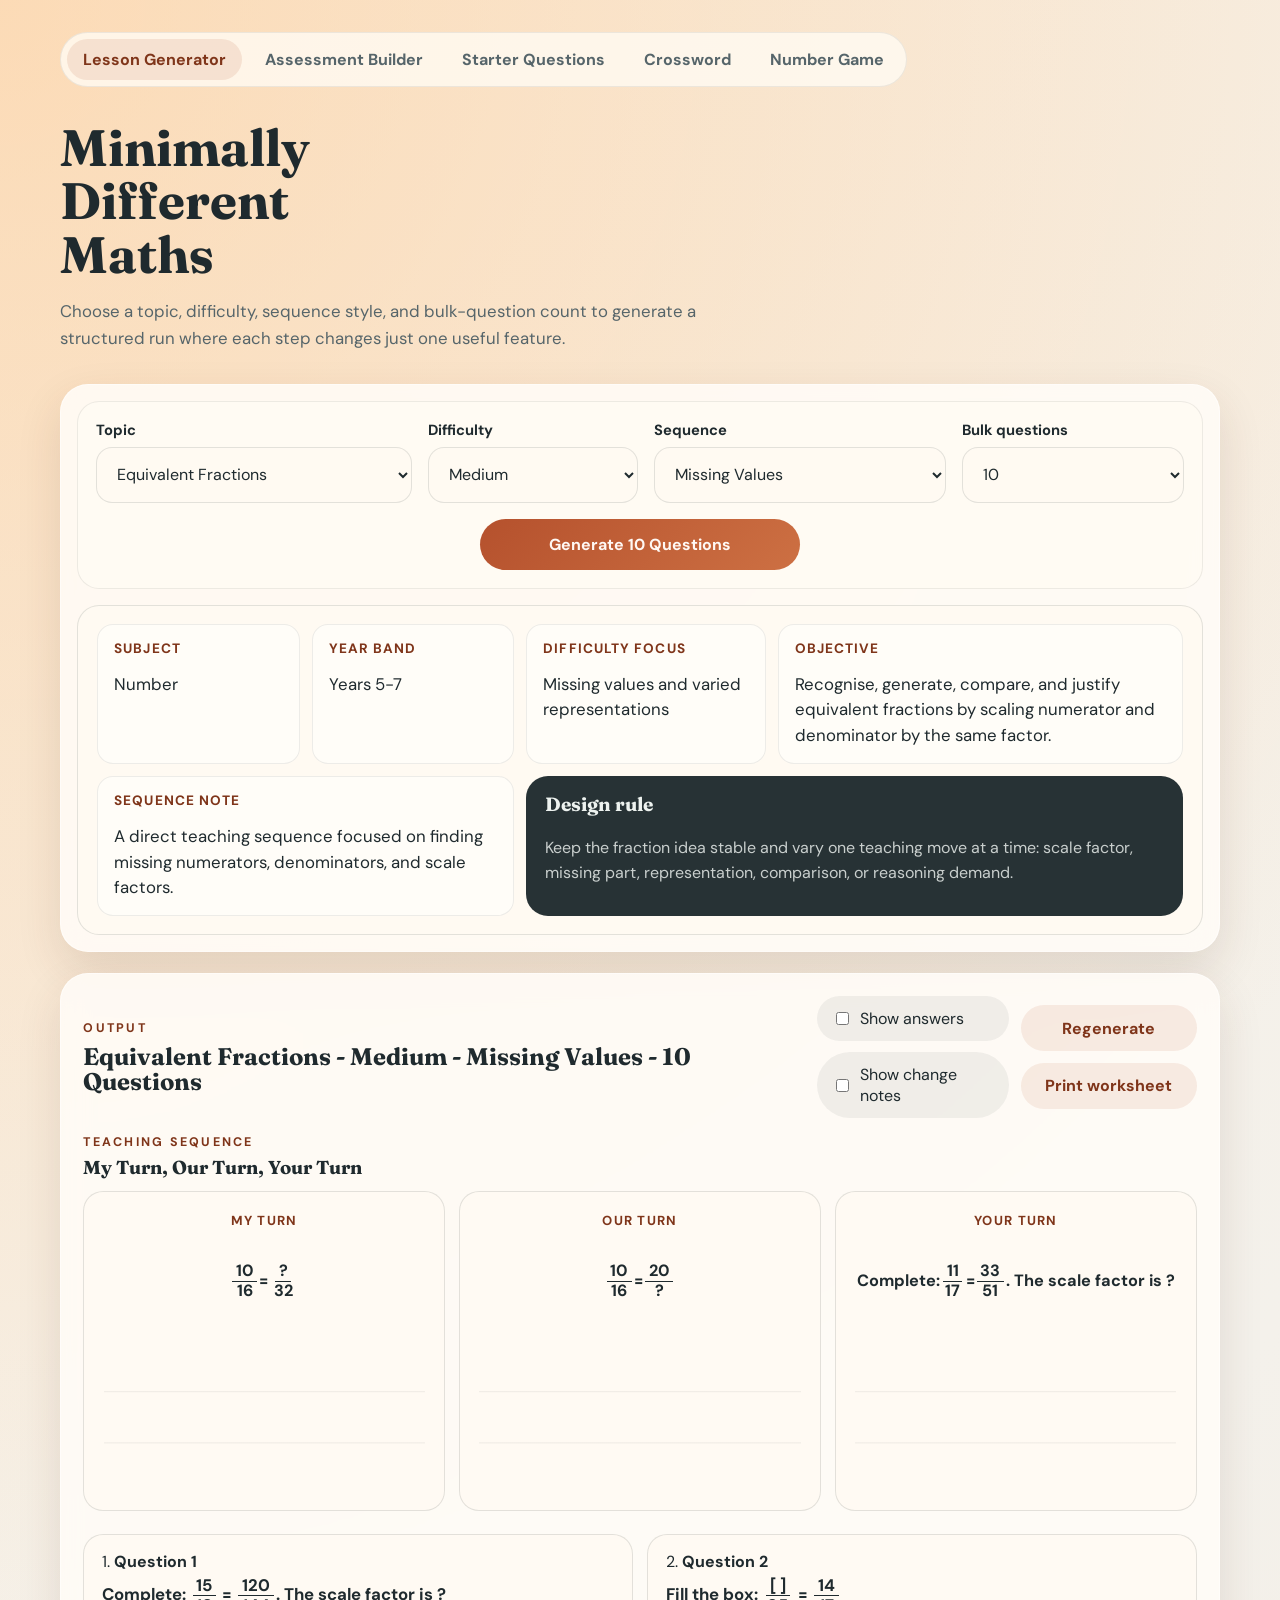
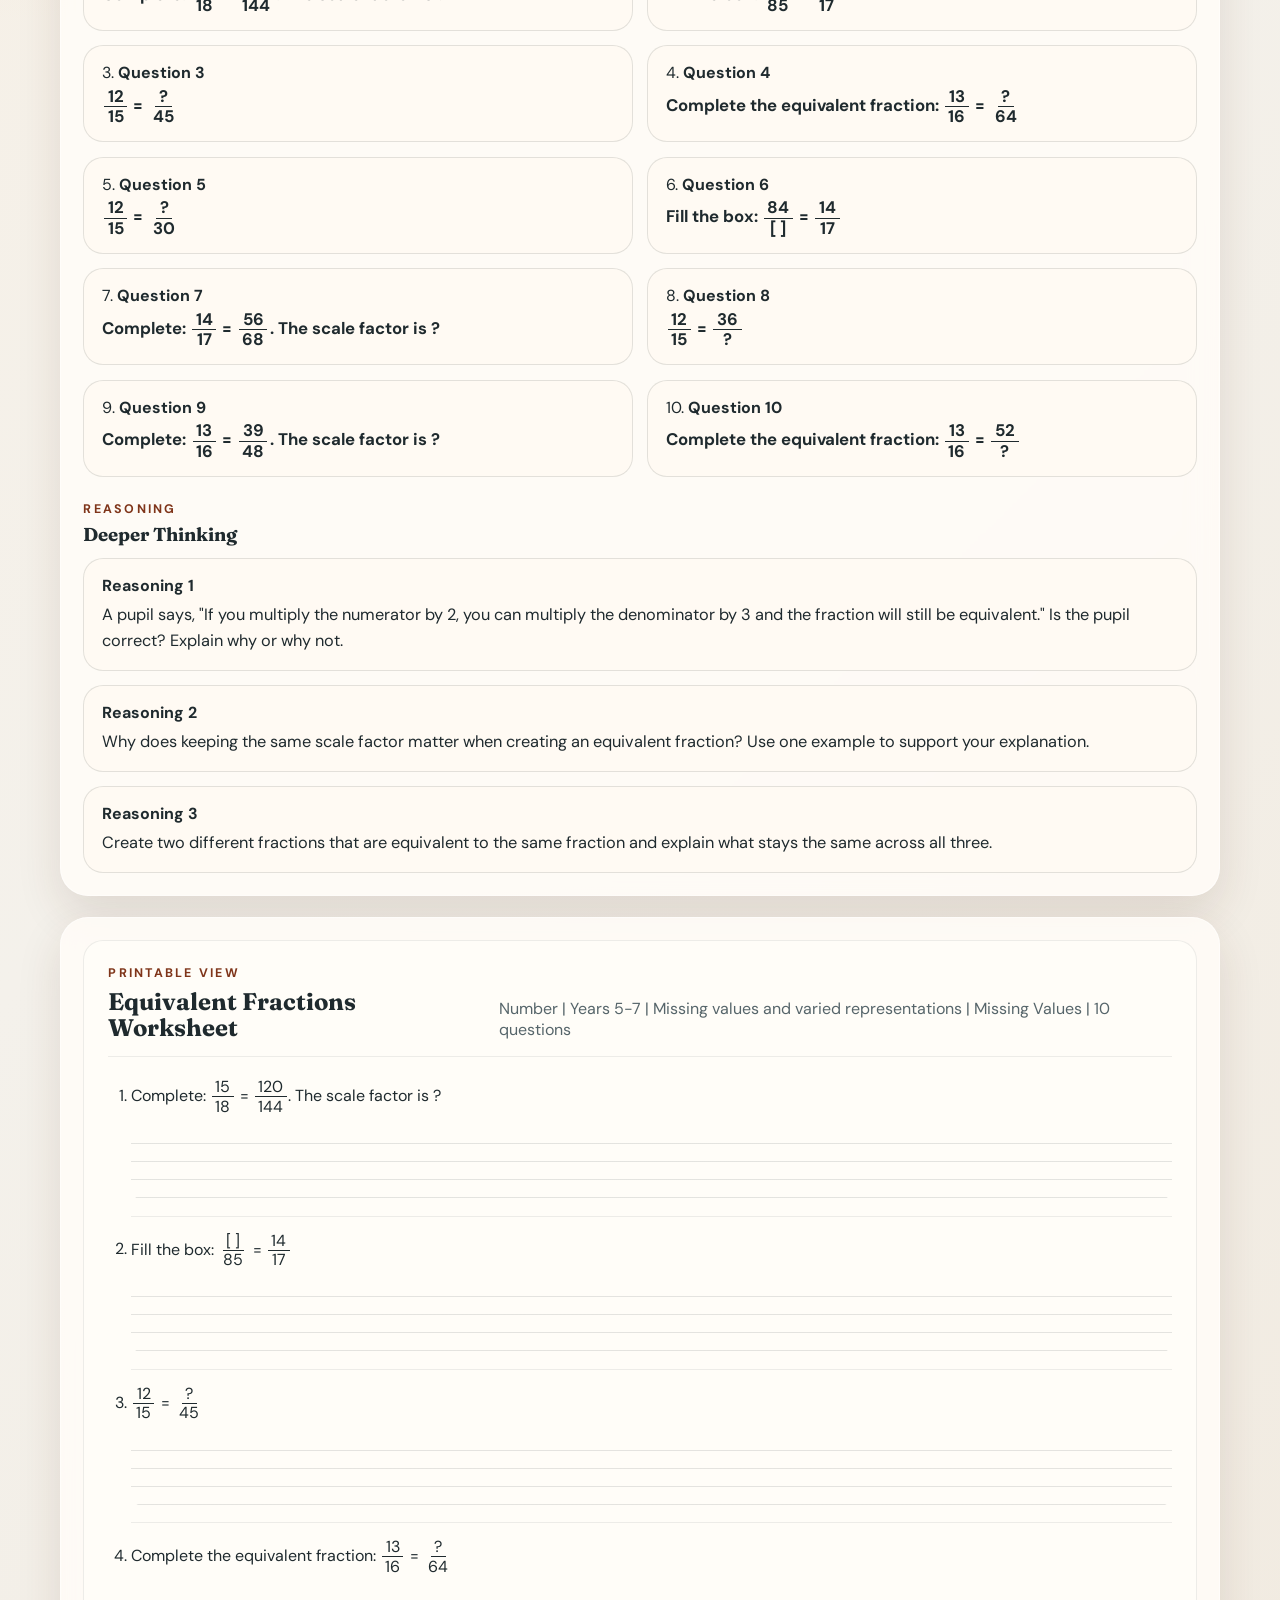
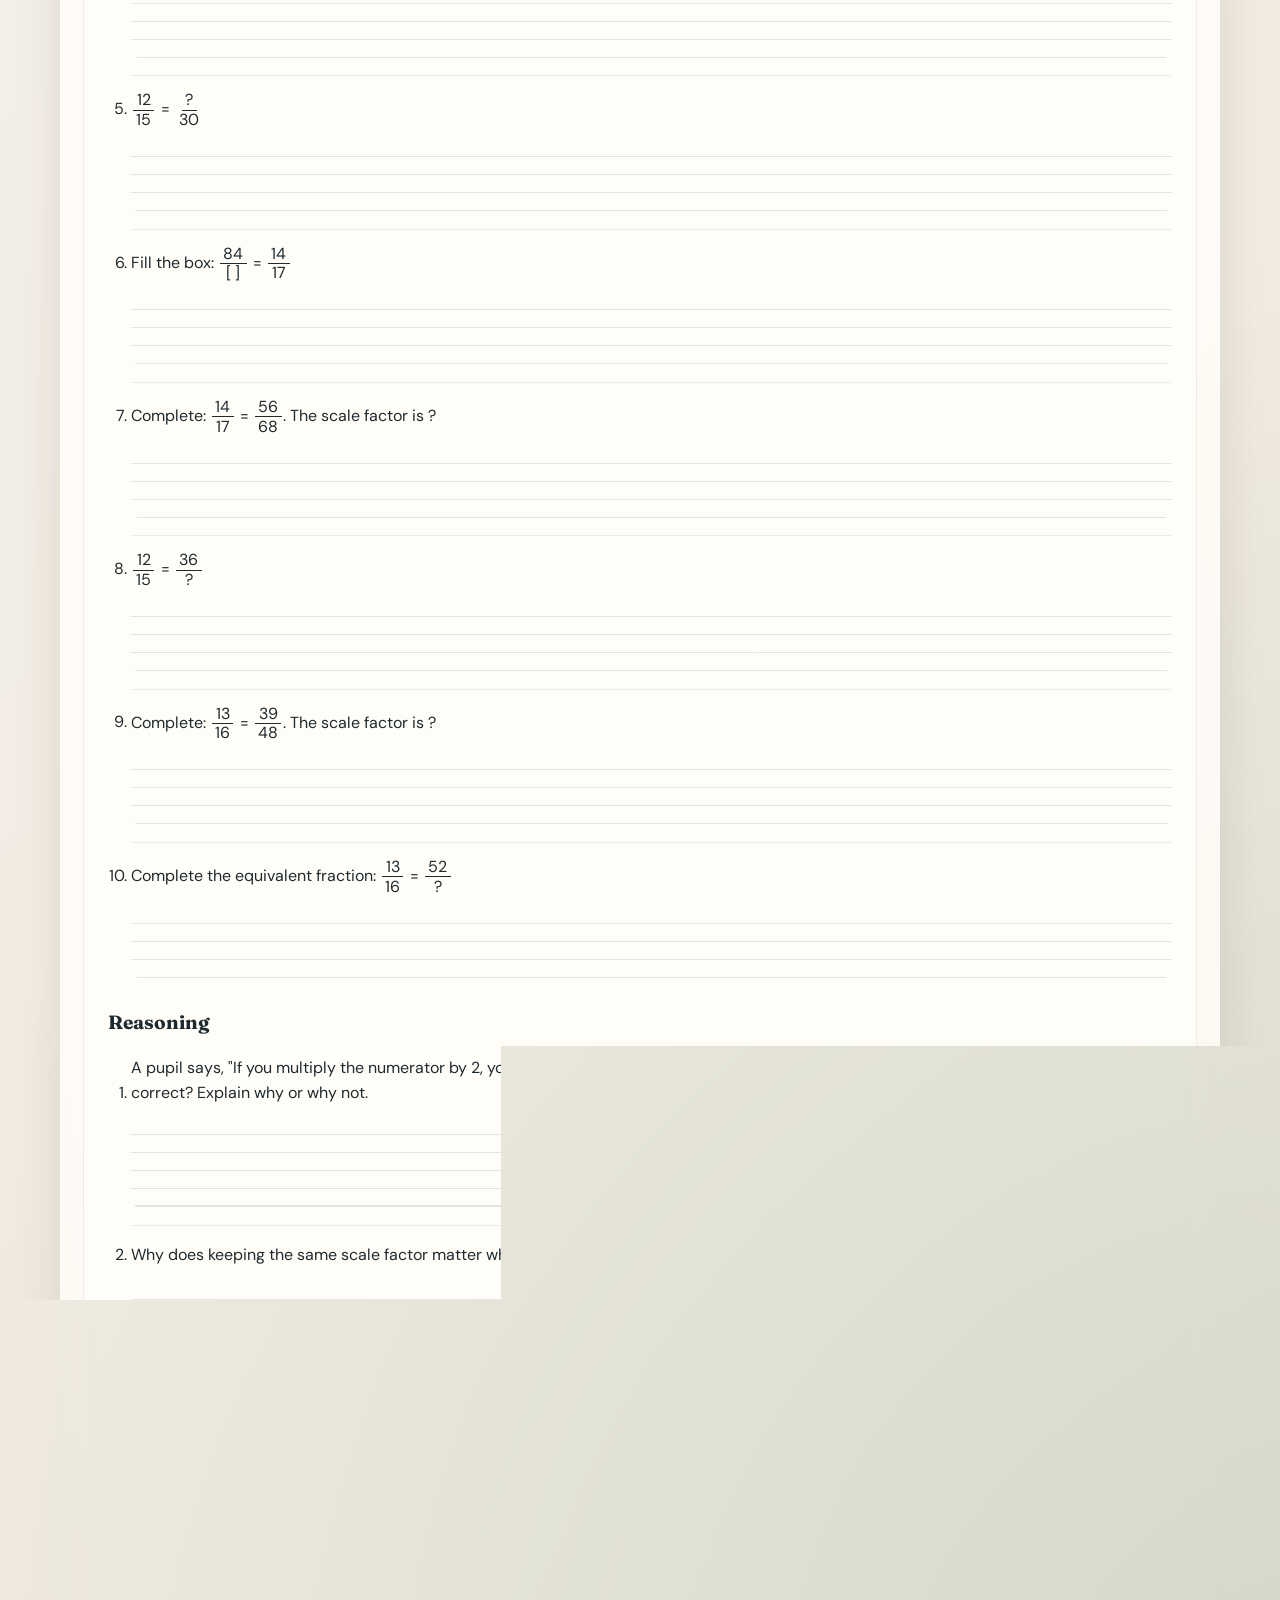
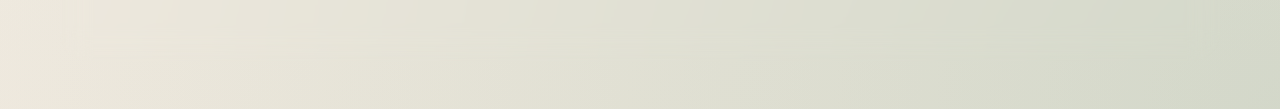
==== commit 955c9a7a: "Remove prototype from page title" ====
--- a/index.html
+++ b/index.html
@@ -3,7 +3,7 @@
 <head>
   <meta charset="UTF-8">
   <meta name="viewport" content="width=device-width, initial-scale=1.0">
-  <title>Minimally Different Maths Prototype</title>
+  <title>Minimally Different Maths</title>
   <link rel="icon" type="image/svg+xml" href="favicon.svg">
   <link rel="preconnect" href="https://fonts.googleapis.com">
   <link rel="preconnect" href="https://fonts.gstatic.com" crossorigin>
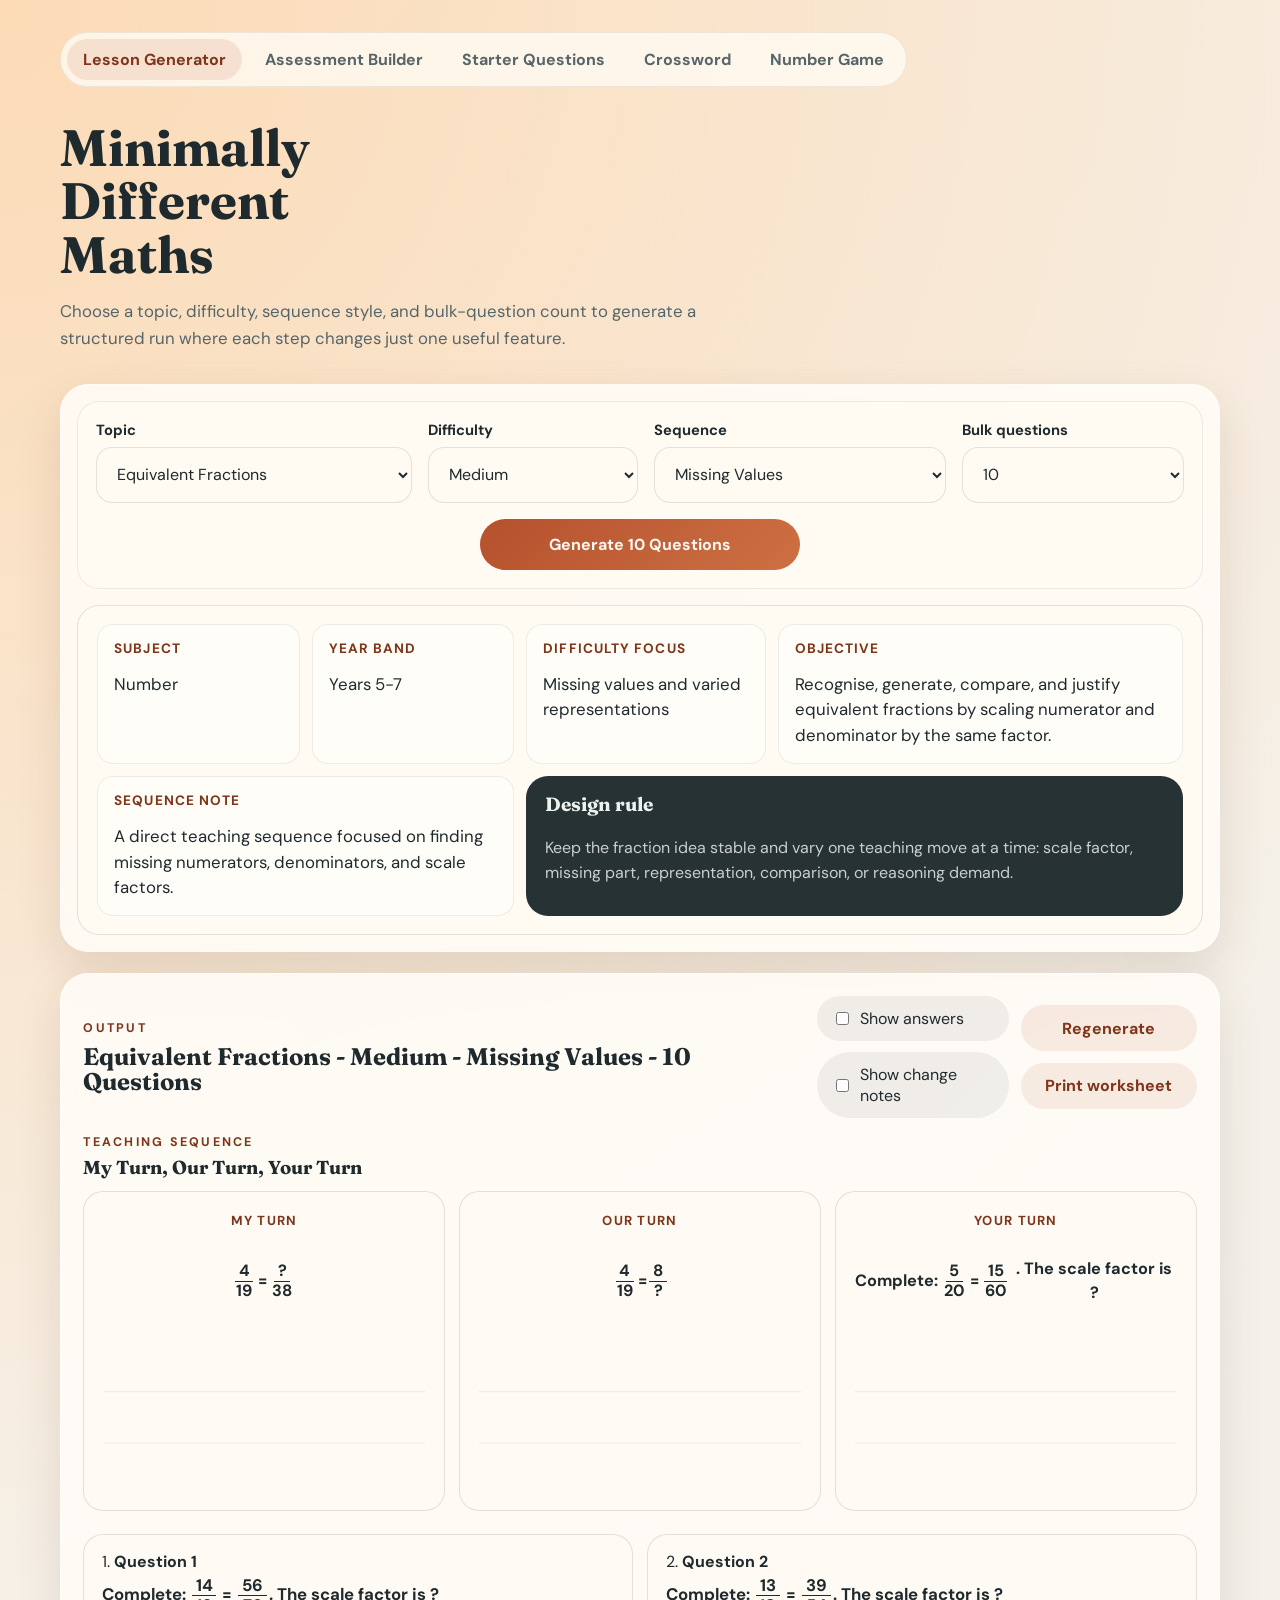
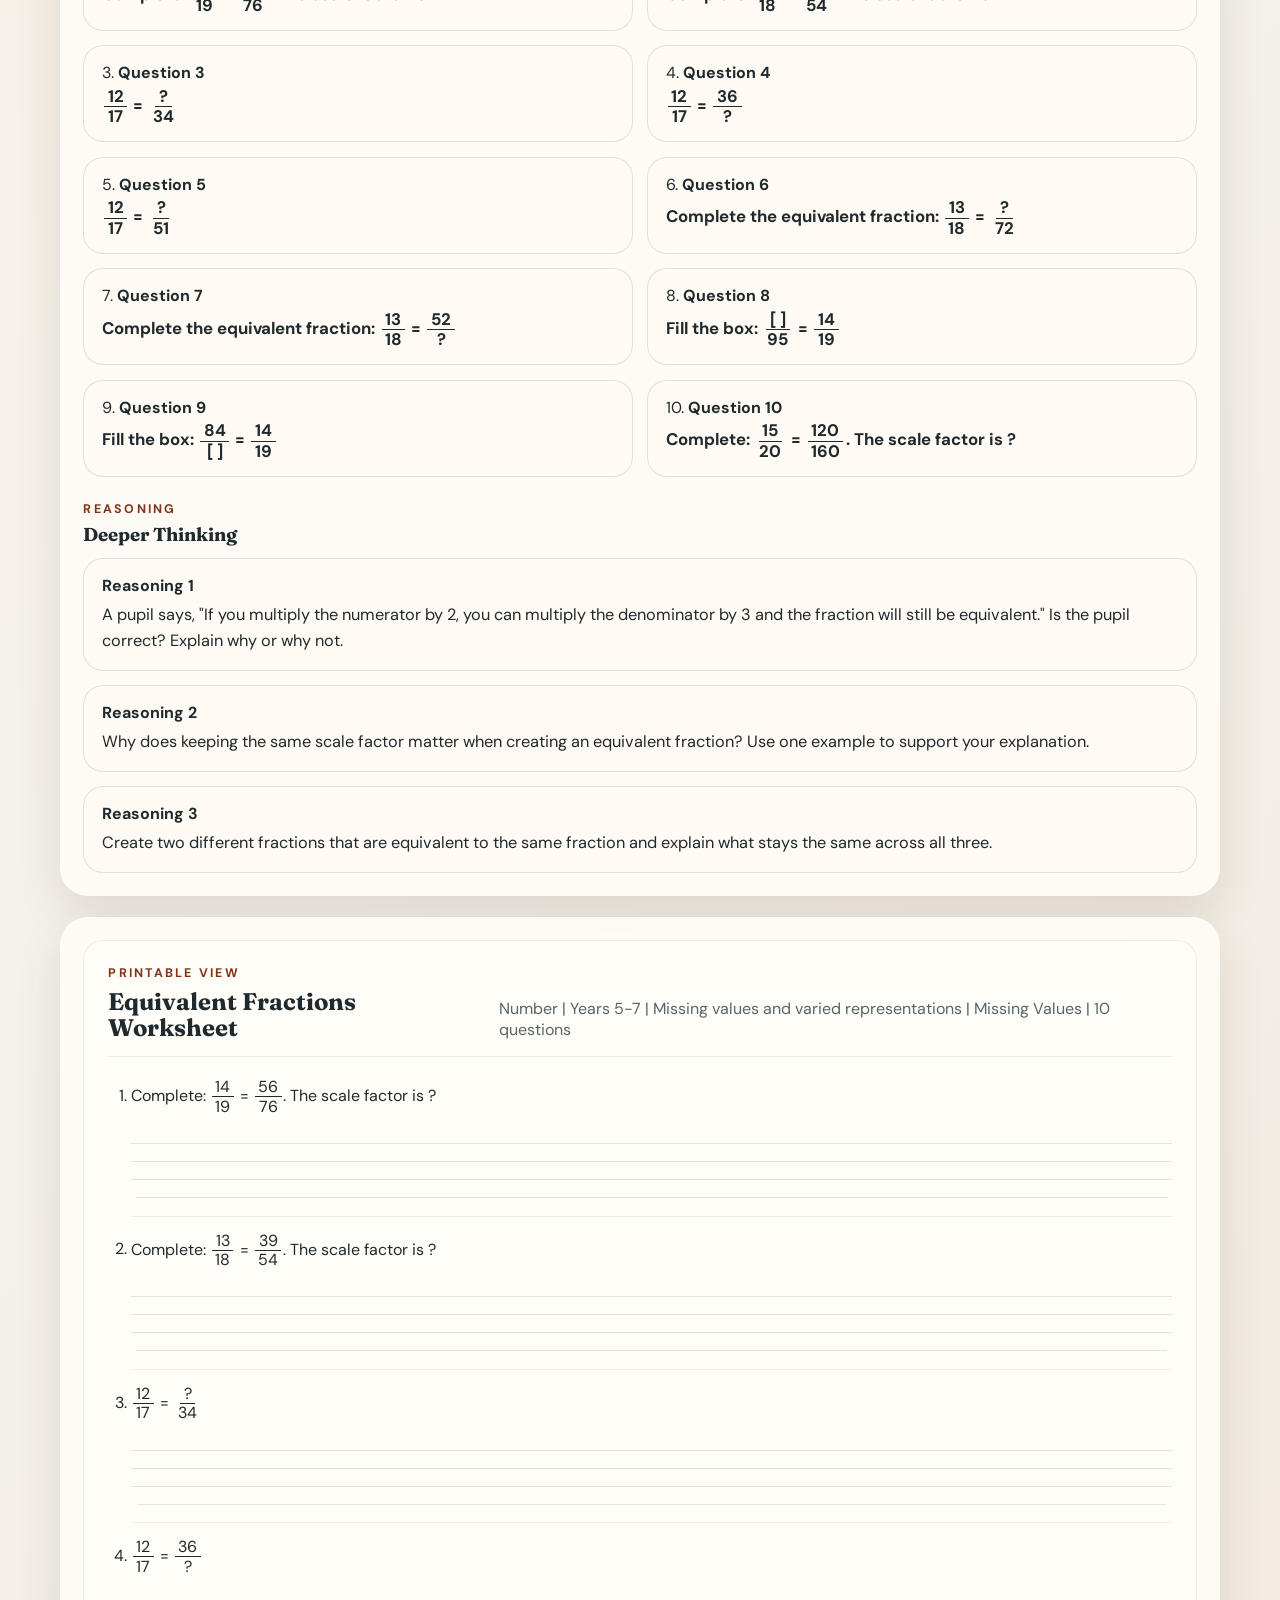
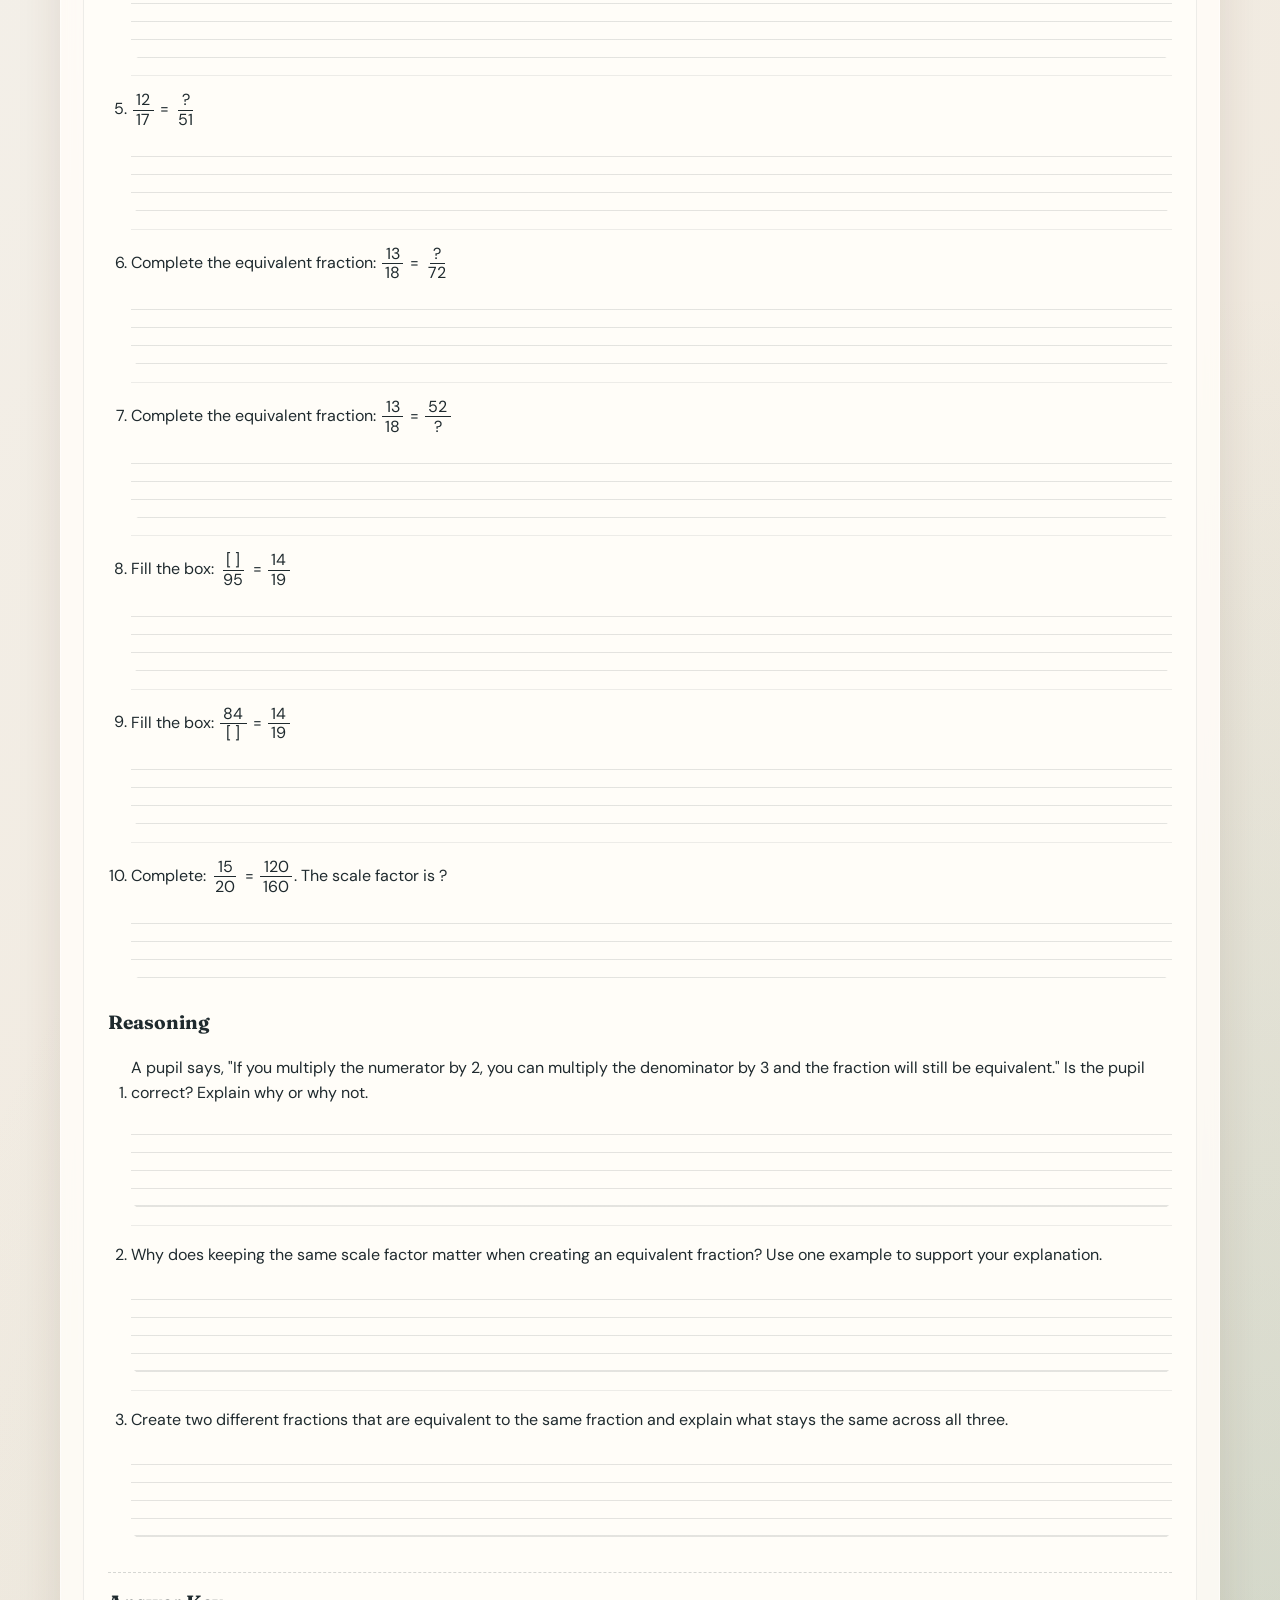
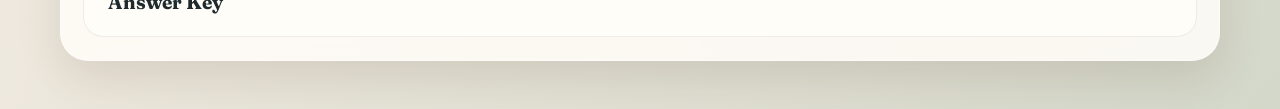
==== commit c0113107: "Use clean navigation routes" ====
--- a/index.html
+++ b/index.html
@@ -13,11 +13,11 @@
 <body>
   <main class="page-shell">
     <nav class="page-nav">
-      <a class="page-nav-link is-active" href="index.html">Lesson Generator</a>
-      <a class="page-nav-link" href="assessment.html">Assessment Builder</a>
-      <a class="page-nav-link" href="starter.html">Starter Questions</a>
-      <a class="page-nav-link" href="crossword.html">Crossword</a>
-      <a class="page-nav-link" href="number-game.html">Number Game</a>
+      <a class="page-nav-link is-active" href="/">Lesson Generator</a>
+      <a class="page-nav-link" href="/assessment">Assessment Builder</a>
+      <a class="page-nav-link" href="/starter">Starter Questions</a>
+      <a class="page-nav-link" href="/crossword">Crossword</a>
+      <a class="page-nav-link" href="/number-game">Number Game</a>
     </nav>
 
     <section class="hero">
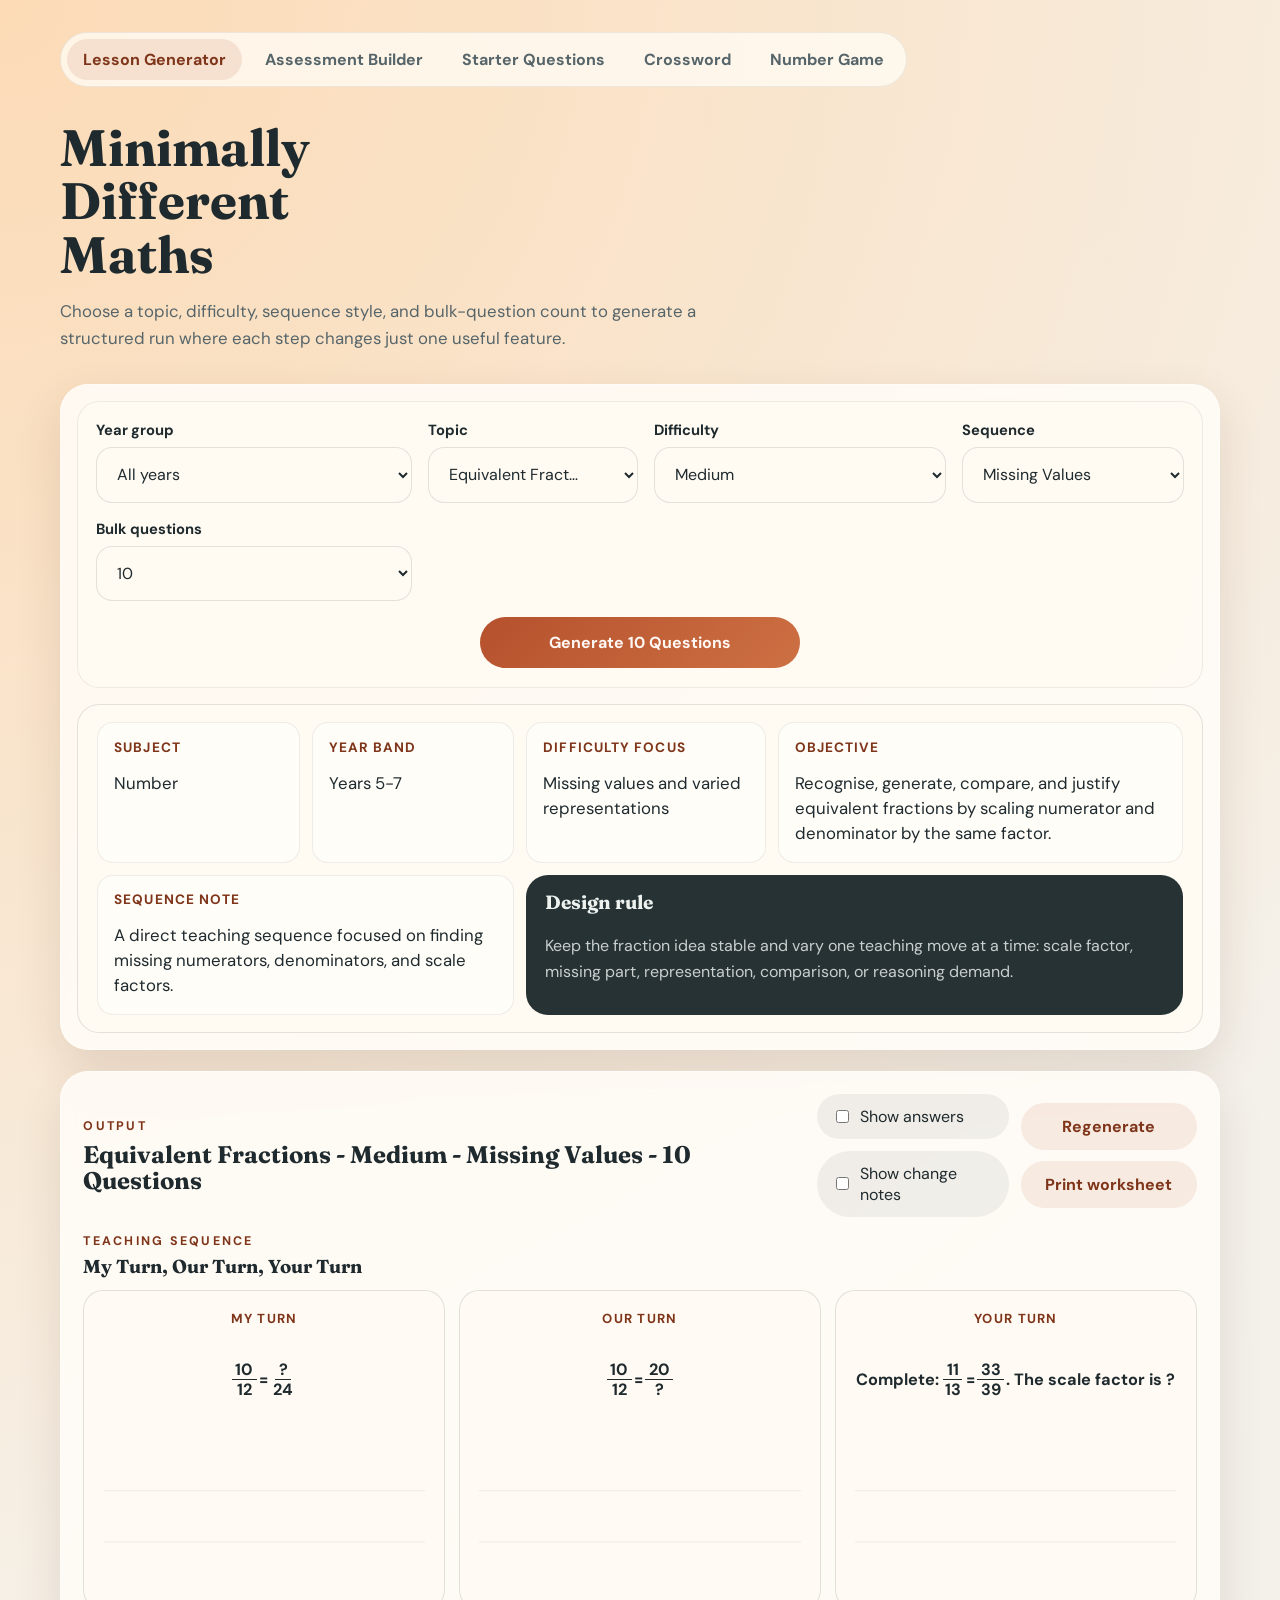
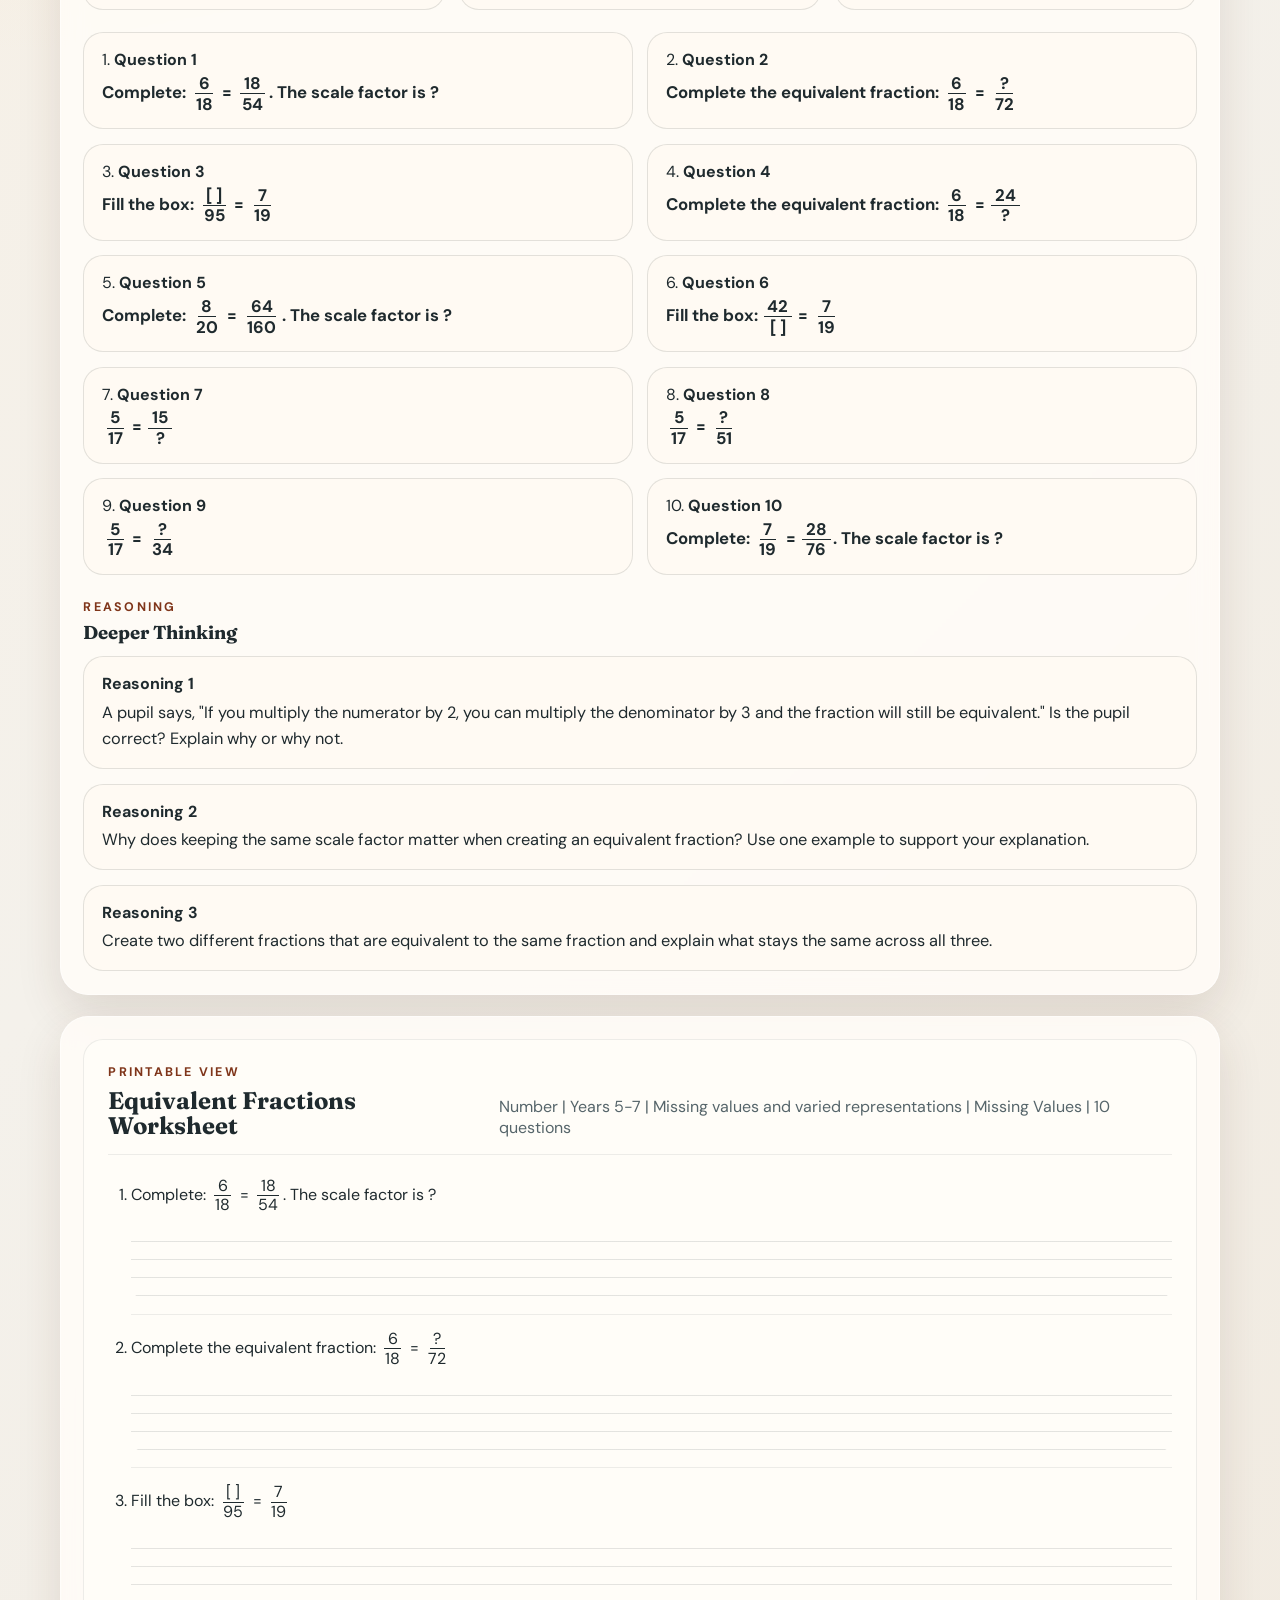
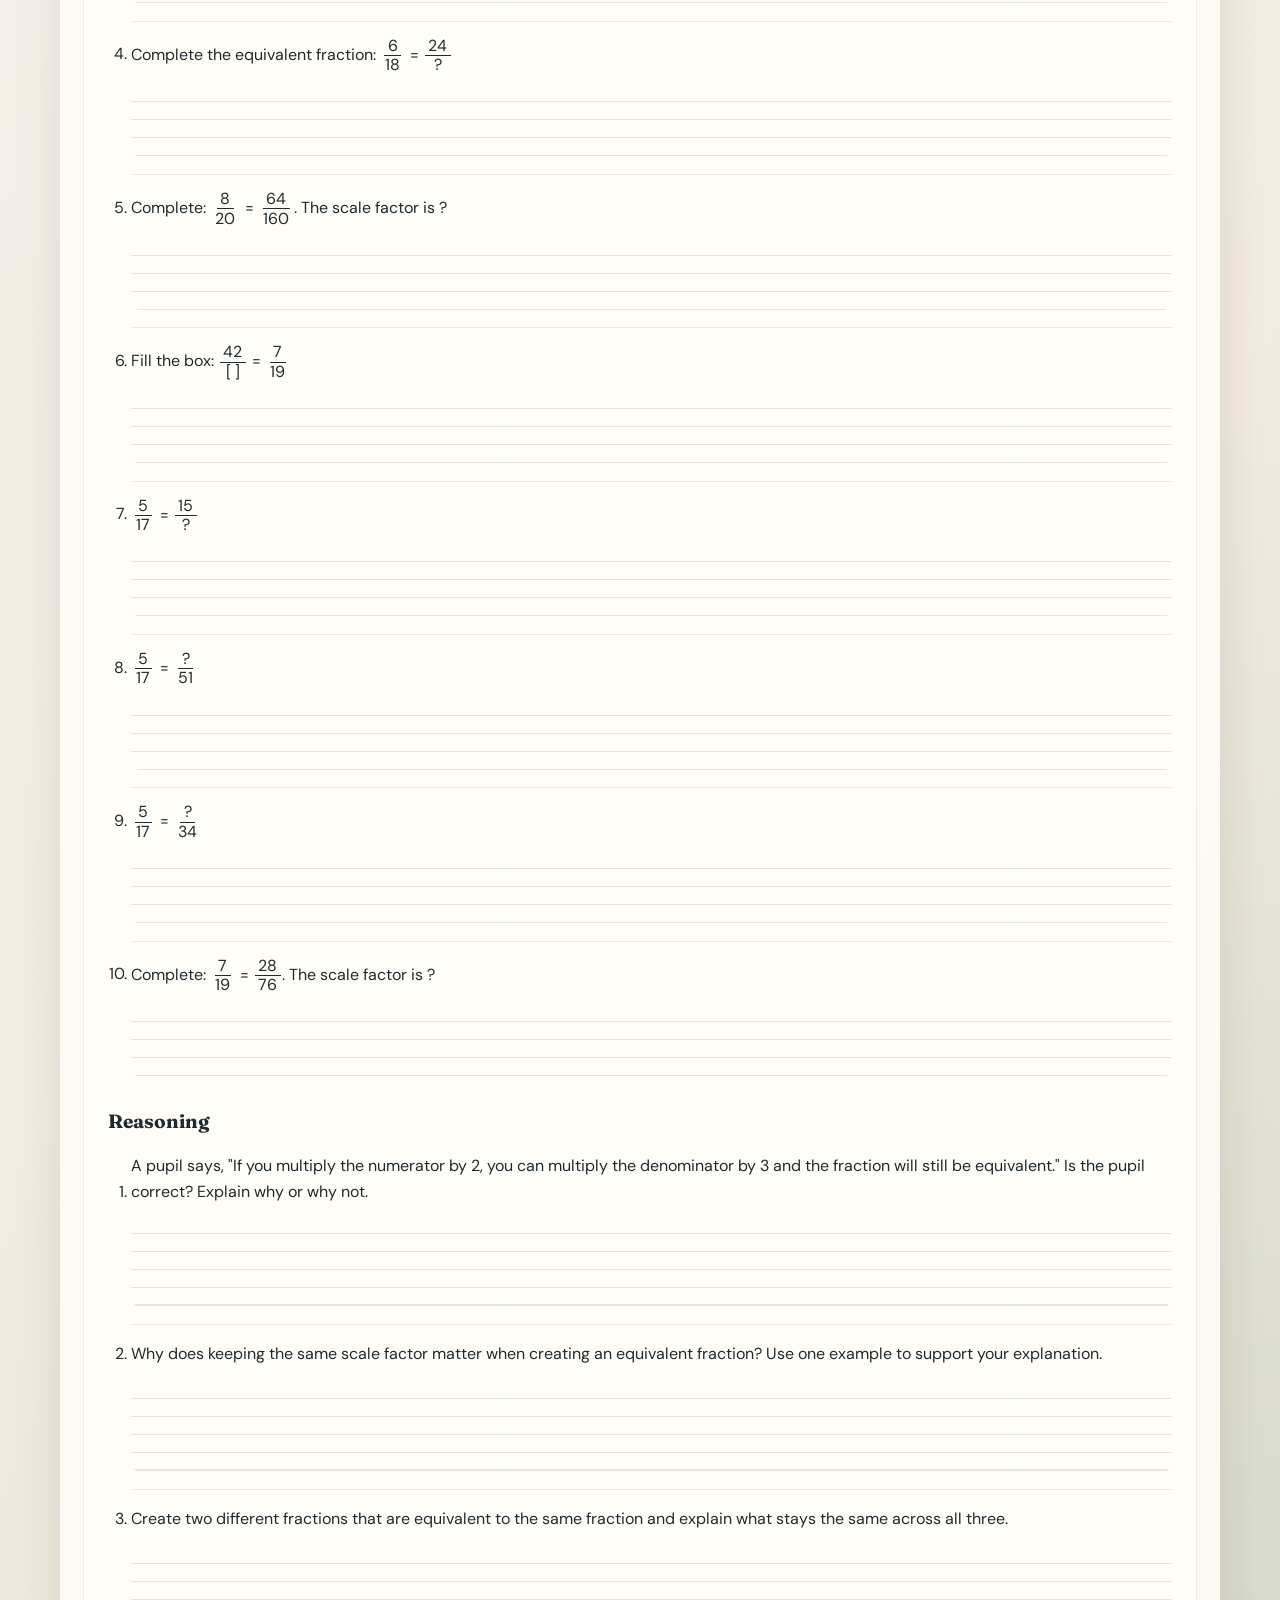
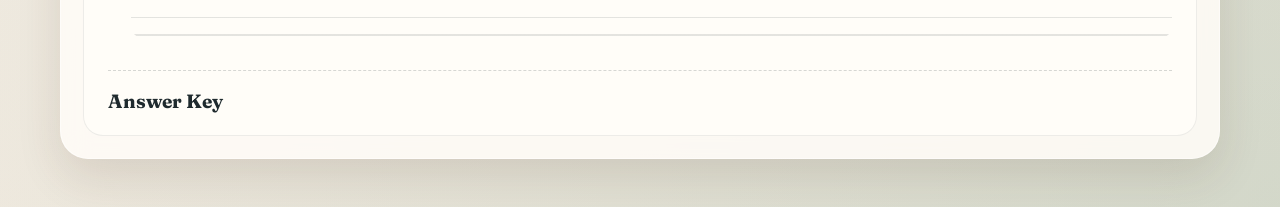
==== commit 8c6b36b7: "Add year filters and first Year 8/9 topic batch" ====
--- a/index.html
+++ b/index.html
@@ -29,6 +29,11 @@
 
     <section class="control-panel">
       <form id="generator-form" class="generator-form">
+        <label class="field">
+          <span>Year group</span>
+          <select id="year-filter" name="year-filter"></select>
+        </label>
+
         <label class="field">
           <span>Topic</span>
           <select id="topic" name="topic"></select>
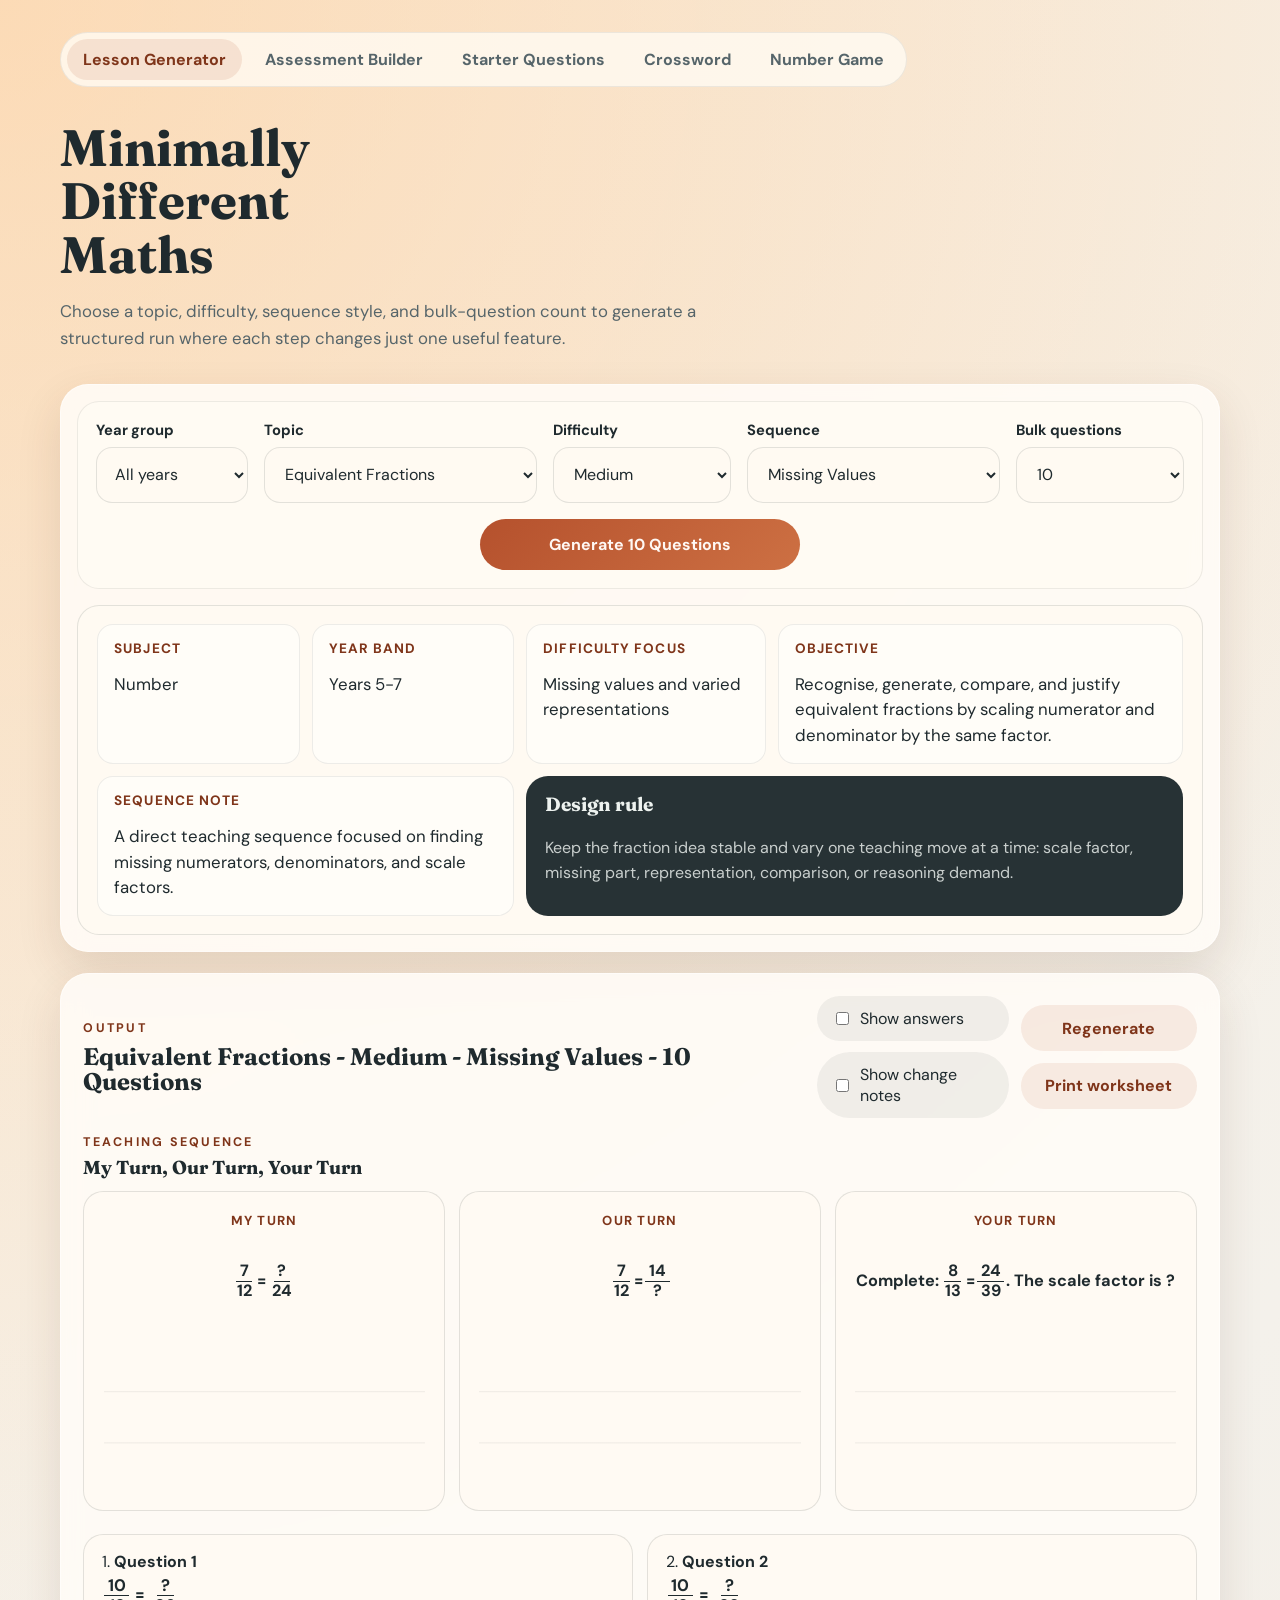
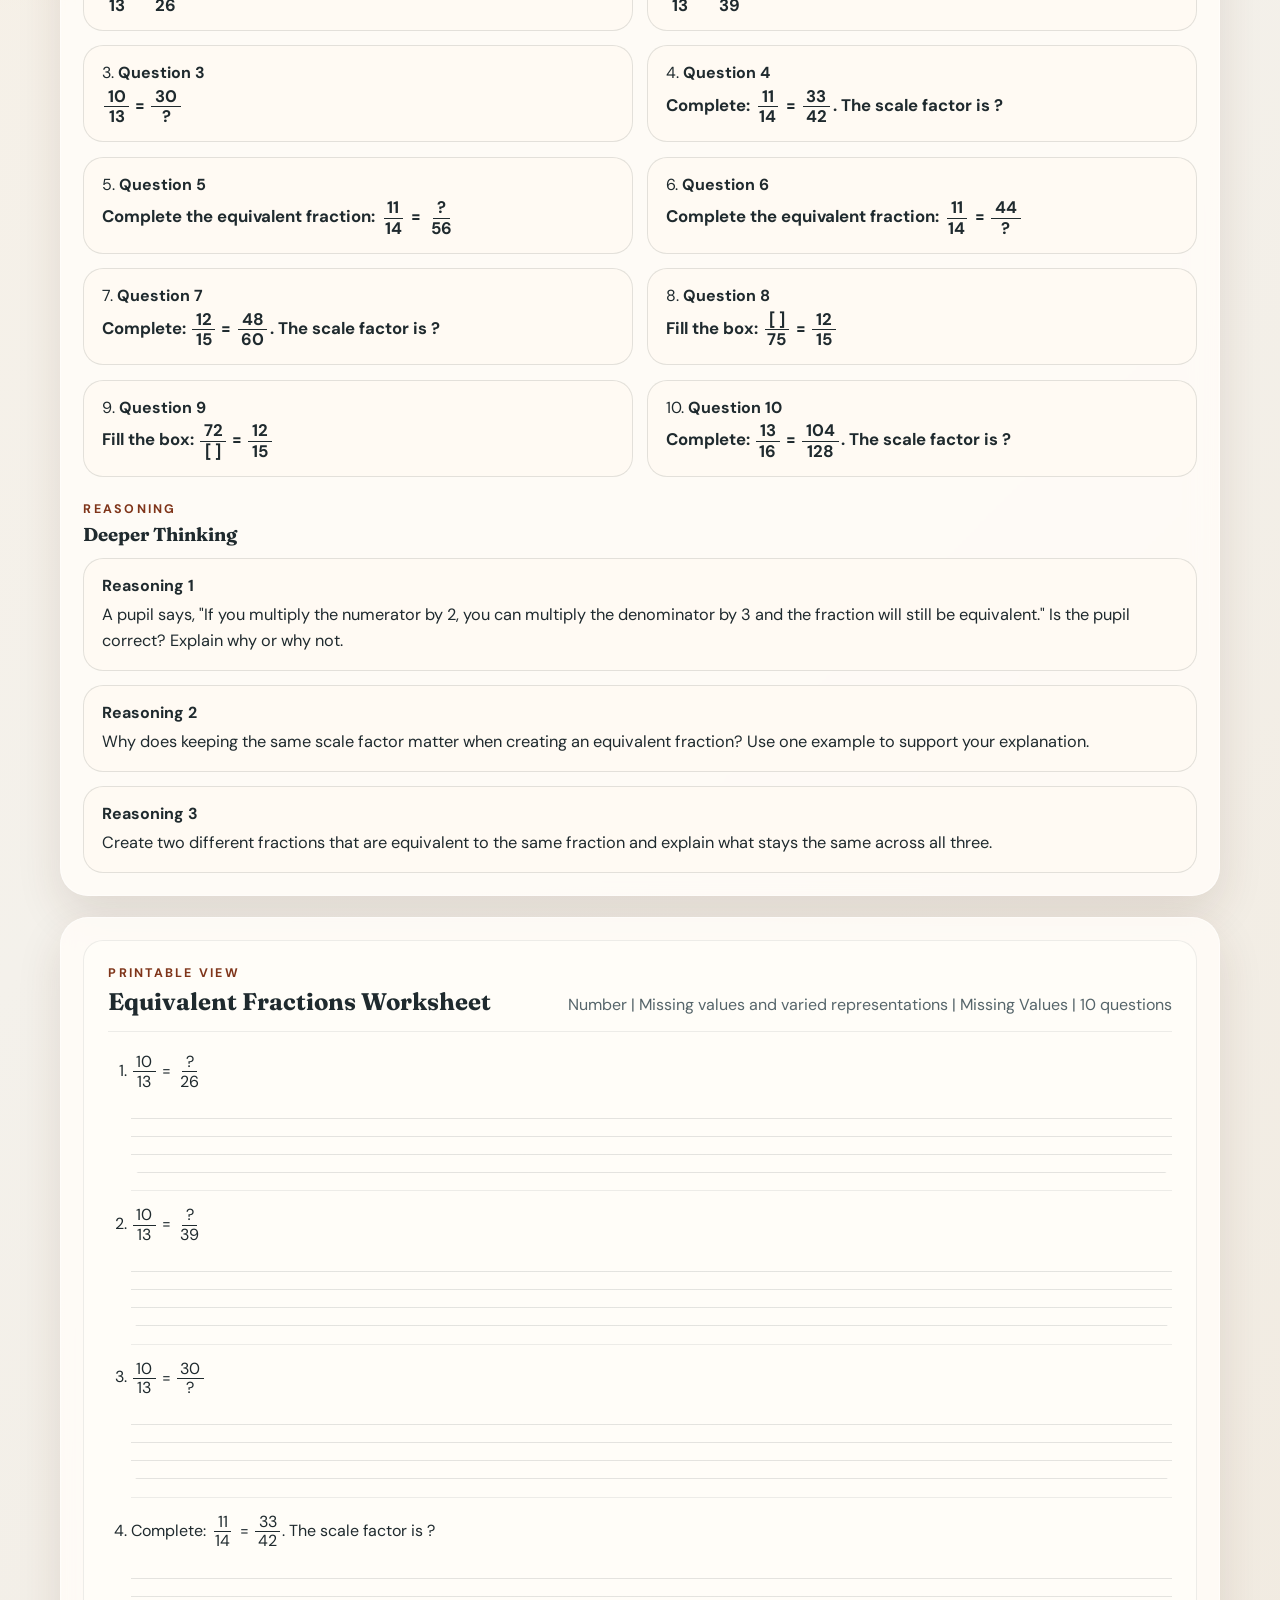
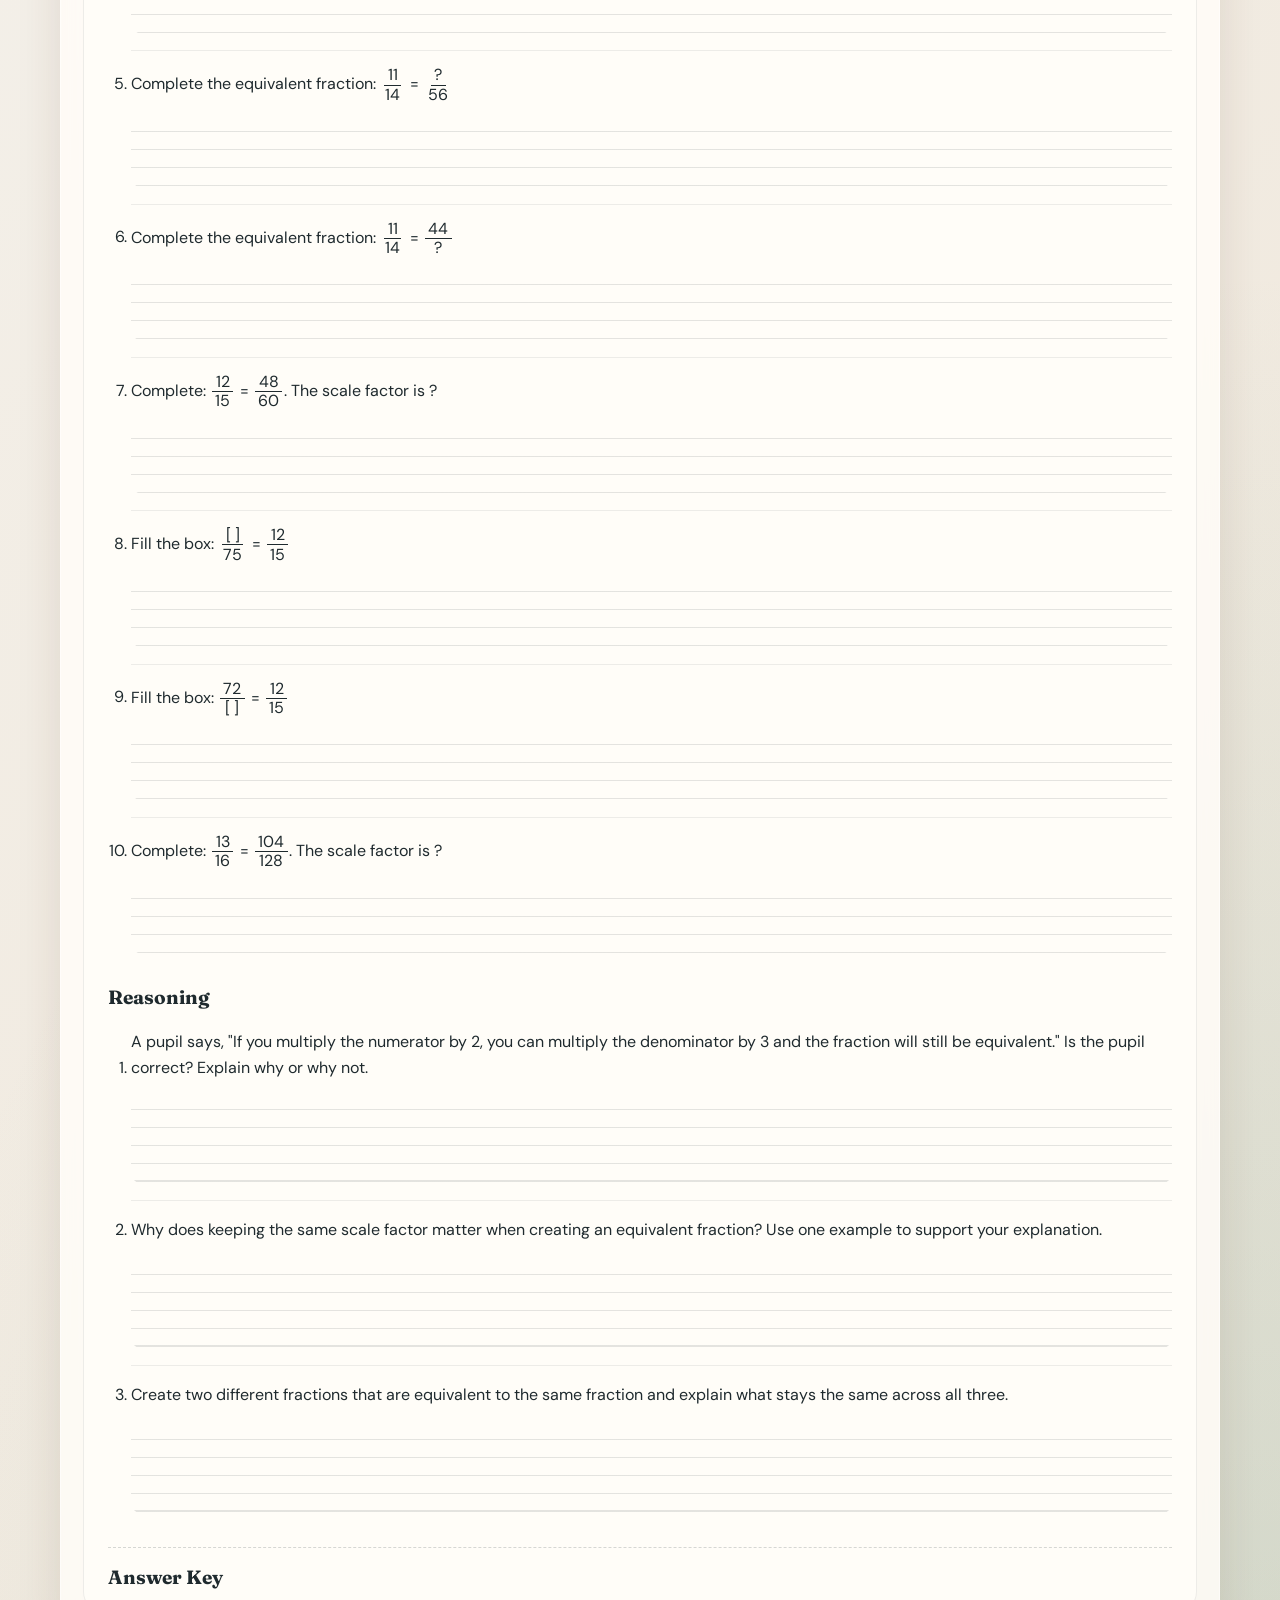
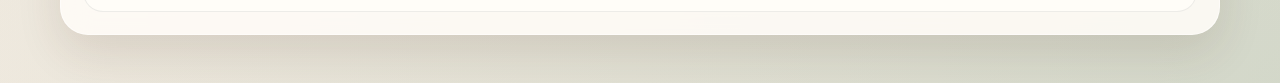
==== commit a131cabb: "Add year filtering and secondary topic backlog" ====
--- a/index.html
+++ b/index.html
@@ -146,7 +146,7 @@
             <p class="eyebrow">Printable View</p>
             <h2 id="worksheet-title">Equivalent Fractions Worksheet</h2>
           </div>
-          <p id="worksheet-meta" class="worksheet-meta">Number | Years 5-7 | Missing values and varied representations</p>
+          <p id="worksheet-meta" class="worksheet-meta">Number | Missing values and varied representations</p>
         </div>
 
         <ol id="worksheet-questions" class="worksheet-questions"></ol>
--- a/styles.css
+++ b/styles.css
@@ -112,13 +112,18 @@
 .generator-form {
   grid-area: form;
   display: grid;
-  grid-template-columns: minmax(220px, 1.35fr) minmax(170px, 0.9fr) minmax(220px, 1.25fr) minmax(200px, 0.95fr);
+  grid-template-columns: minmax(135px, 0.72fr) minmax(210px, 1.3fr) minmax(150px, 0.85fr) minmax(210px, 1.2fr) minmax(150px, 0.8fr);
   gap: 1rem;
   align-items: end;
   padding: 1.15rem;
   border-radius: 22px;
   background: rgba(255, 250, 242, 0.78);
   border: 1px solid rgba(31, 42, 46, 0.08);
+}
+
+#year-filter {
+  padding-left: 0.85rem;
+  padding-right: 2.2rem;
 }
 
 .field {
@@ -598,6 +603,14 @@
   margin-top: 0.35rem;
   font-size: 1.02rem;
   line-height: 1.6;
+}
+
+sup {
+  font-size: 0.72em;
+  line-height: 0;
+  vertical-align: super;
+  position: relative;
+  top: -0.15em;
 }
 
 .math-fraction {
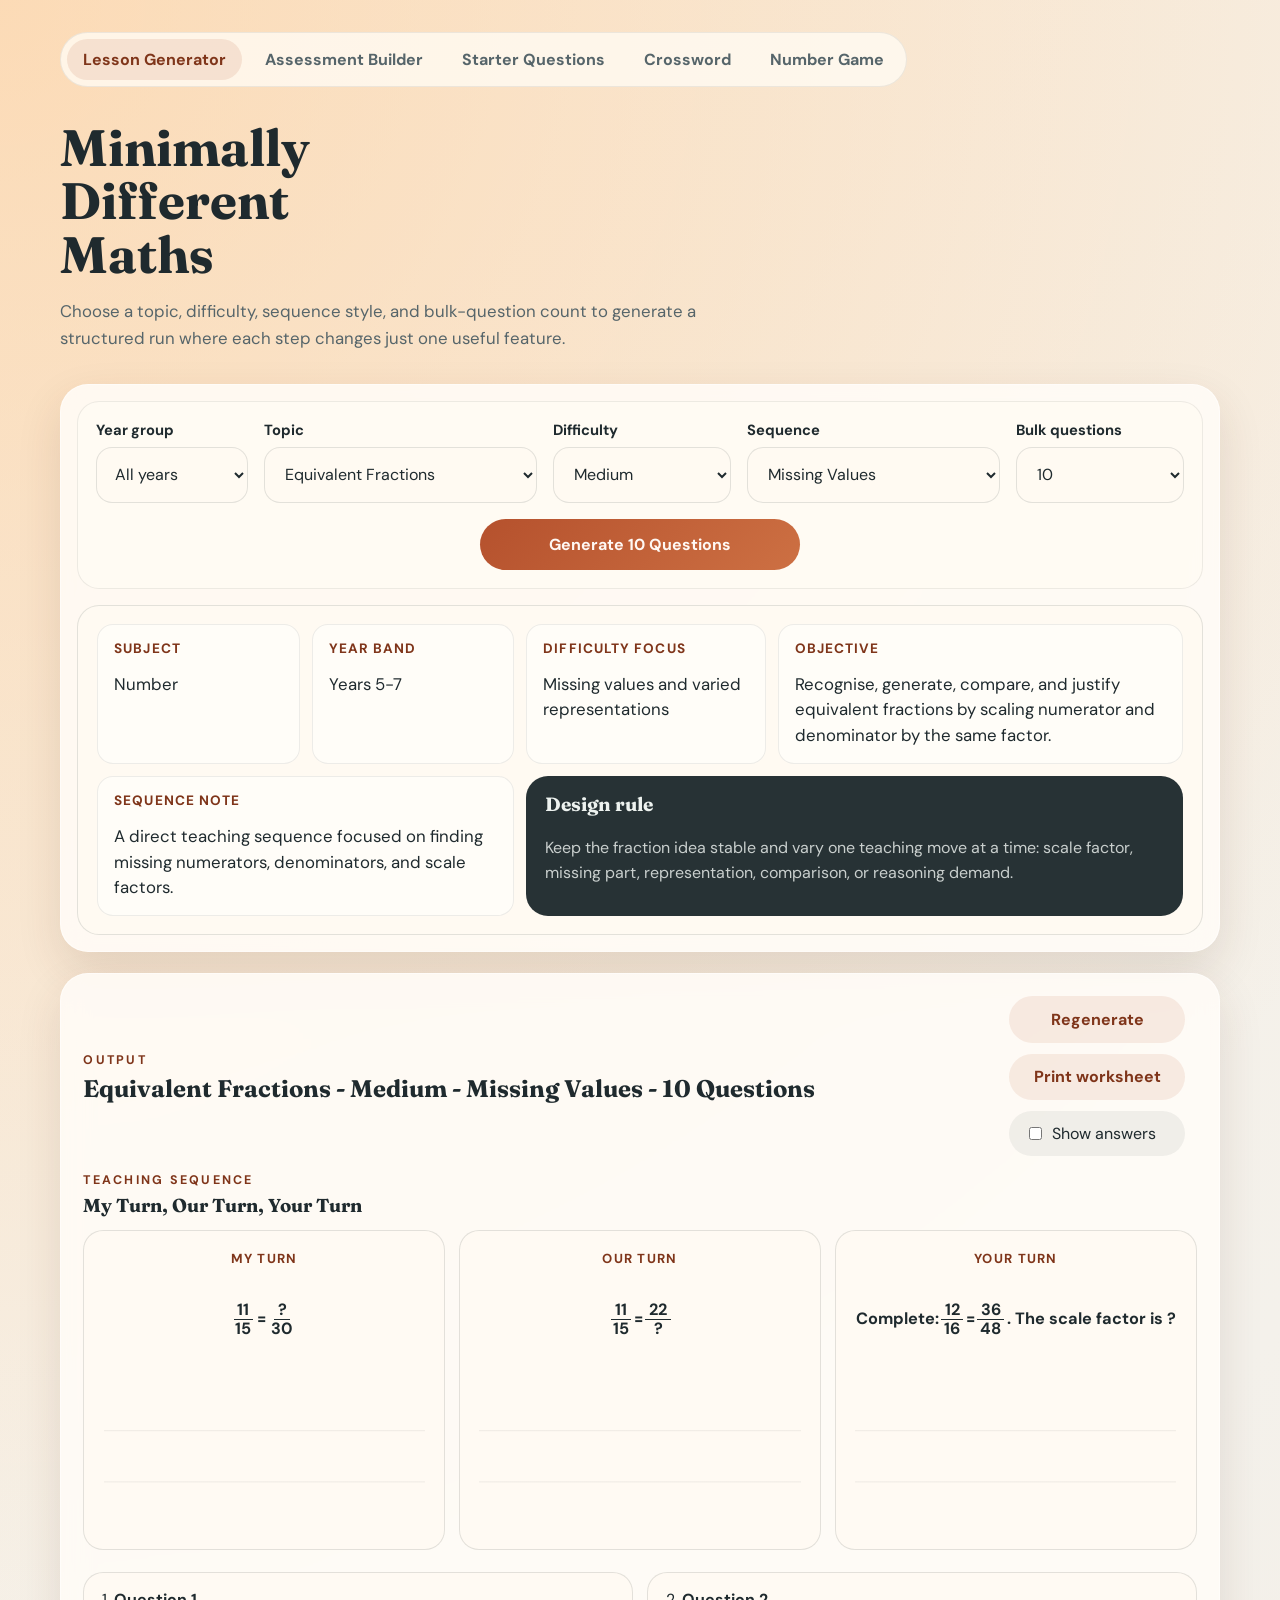
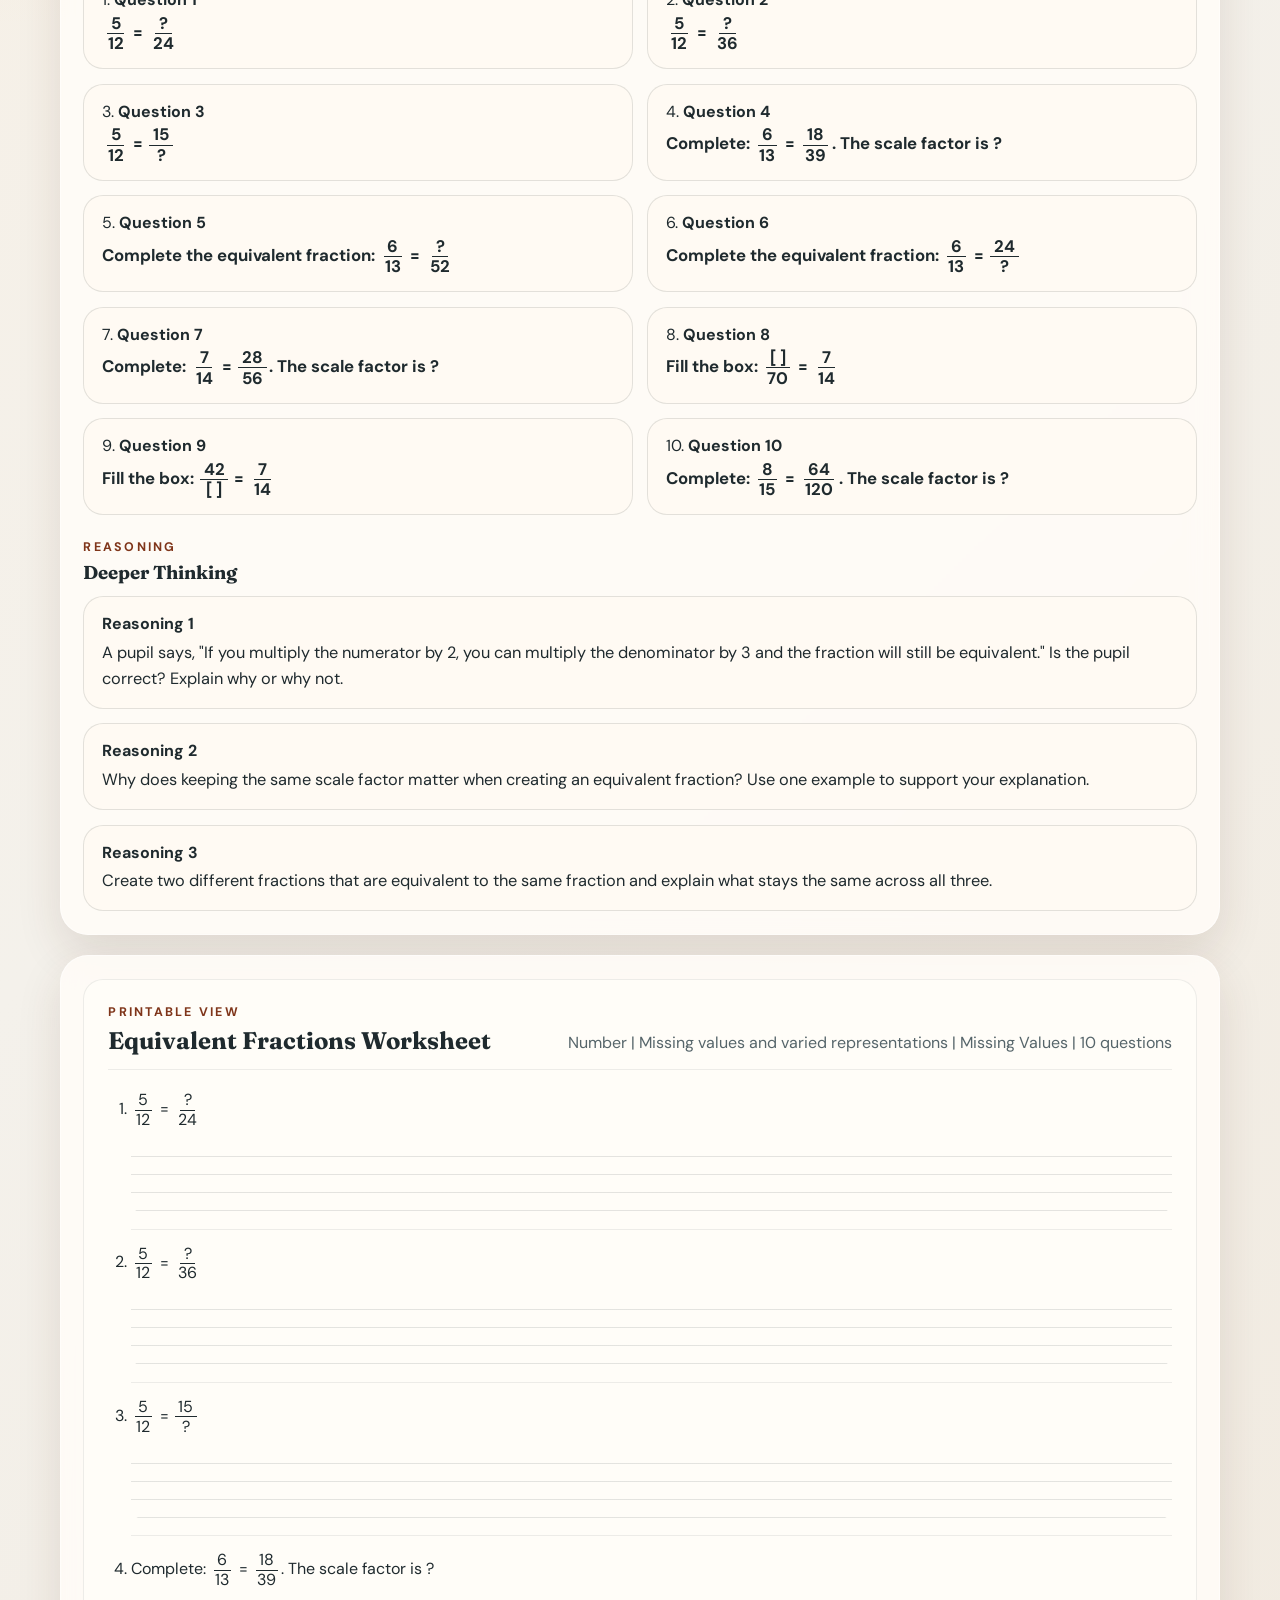
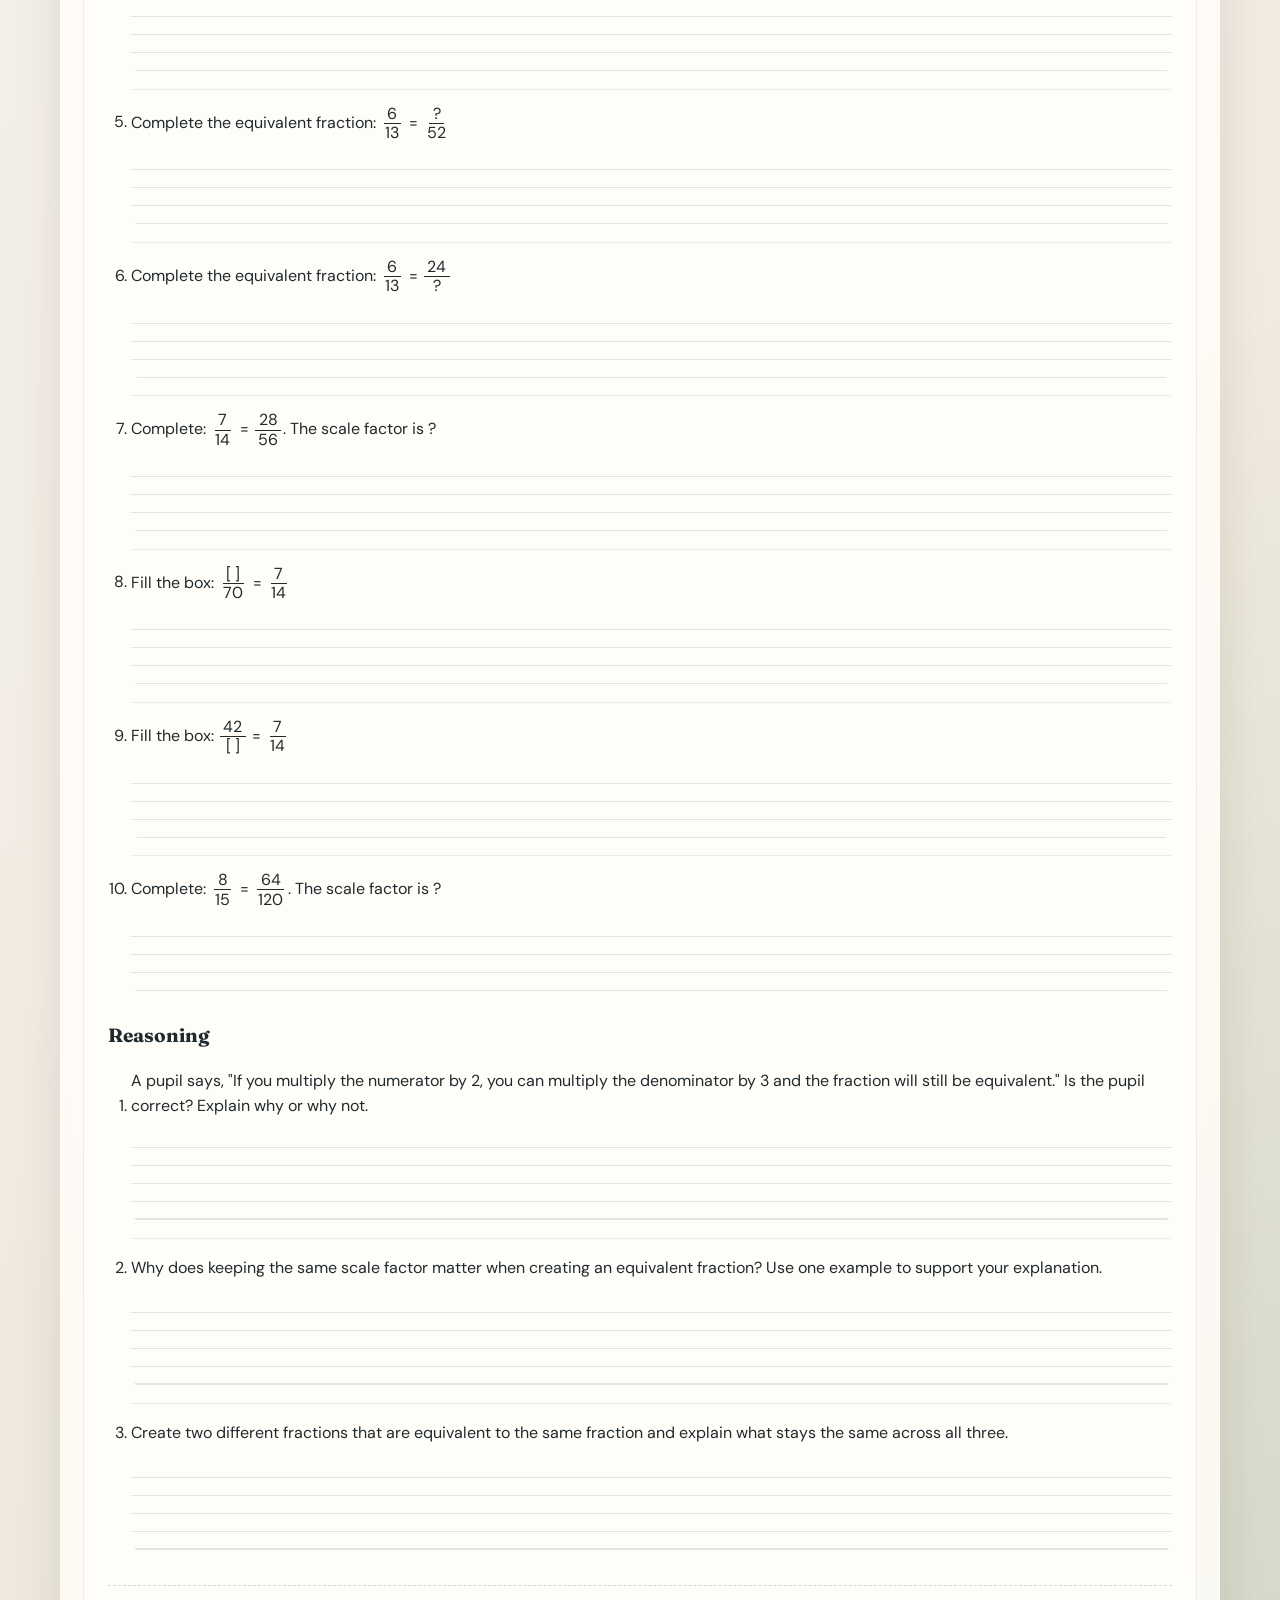
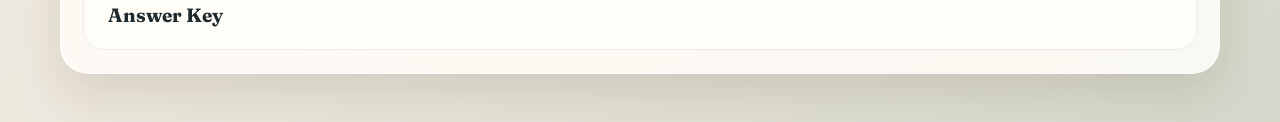
==== commit 044b94b6: "Improve question sequencing and update output controls" ====
--- a/index.html
+++ b/index.html
@@ -104,18 +104,12 @@
         </div>
         <div class="action-row">
           <div class="action-stack">
+            <button id="shuffle-button" class="secondary-button" type="button">Regenerate</button>
+            <button id="print-button" class="secondary-button" type="button">Print worksheet</button>
             <label class="answer-toggle">
               <input id="toggle-answers" type="checkbox">
               <span>Show answers</span>
             </label>
-            <label class="answer-toggle">
-              <input id="toggle-change-notes" type="checkbox">
-              <span>Show change notes</span>
-            </label>
-          </div>
-          <div class="action-stack">
-            <button id="shuffle-button" class="secondary-button" type="button">Regenerate</button>
-            <button id="print-button" class="secondary-button" type="button">Print worksheet</button>
           </div>
         </div>
       </div>
--- a/styles.css
+++ b/styles.css
@@ -637,18 +637,6 @@
 
 .fraction-bottom {
   padding-top: 0.08em;
-}
-
-.change-note {
-  display: inline-block;
-  margin-top: 0.65rem;
-  color: var(--muted);
-  font-size: 0.9rem;
-  line-height: 1.45;
-}
-
-.change-note[hidden] {
-  display: none;
 }
 
 .worksheet-sheet {
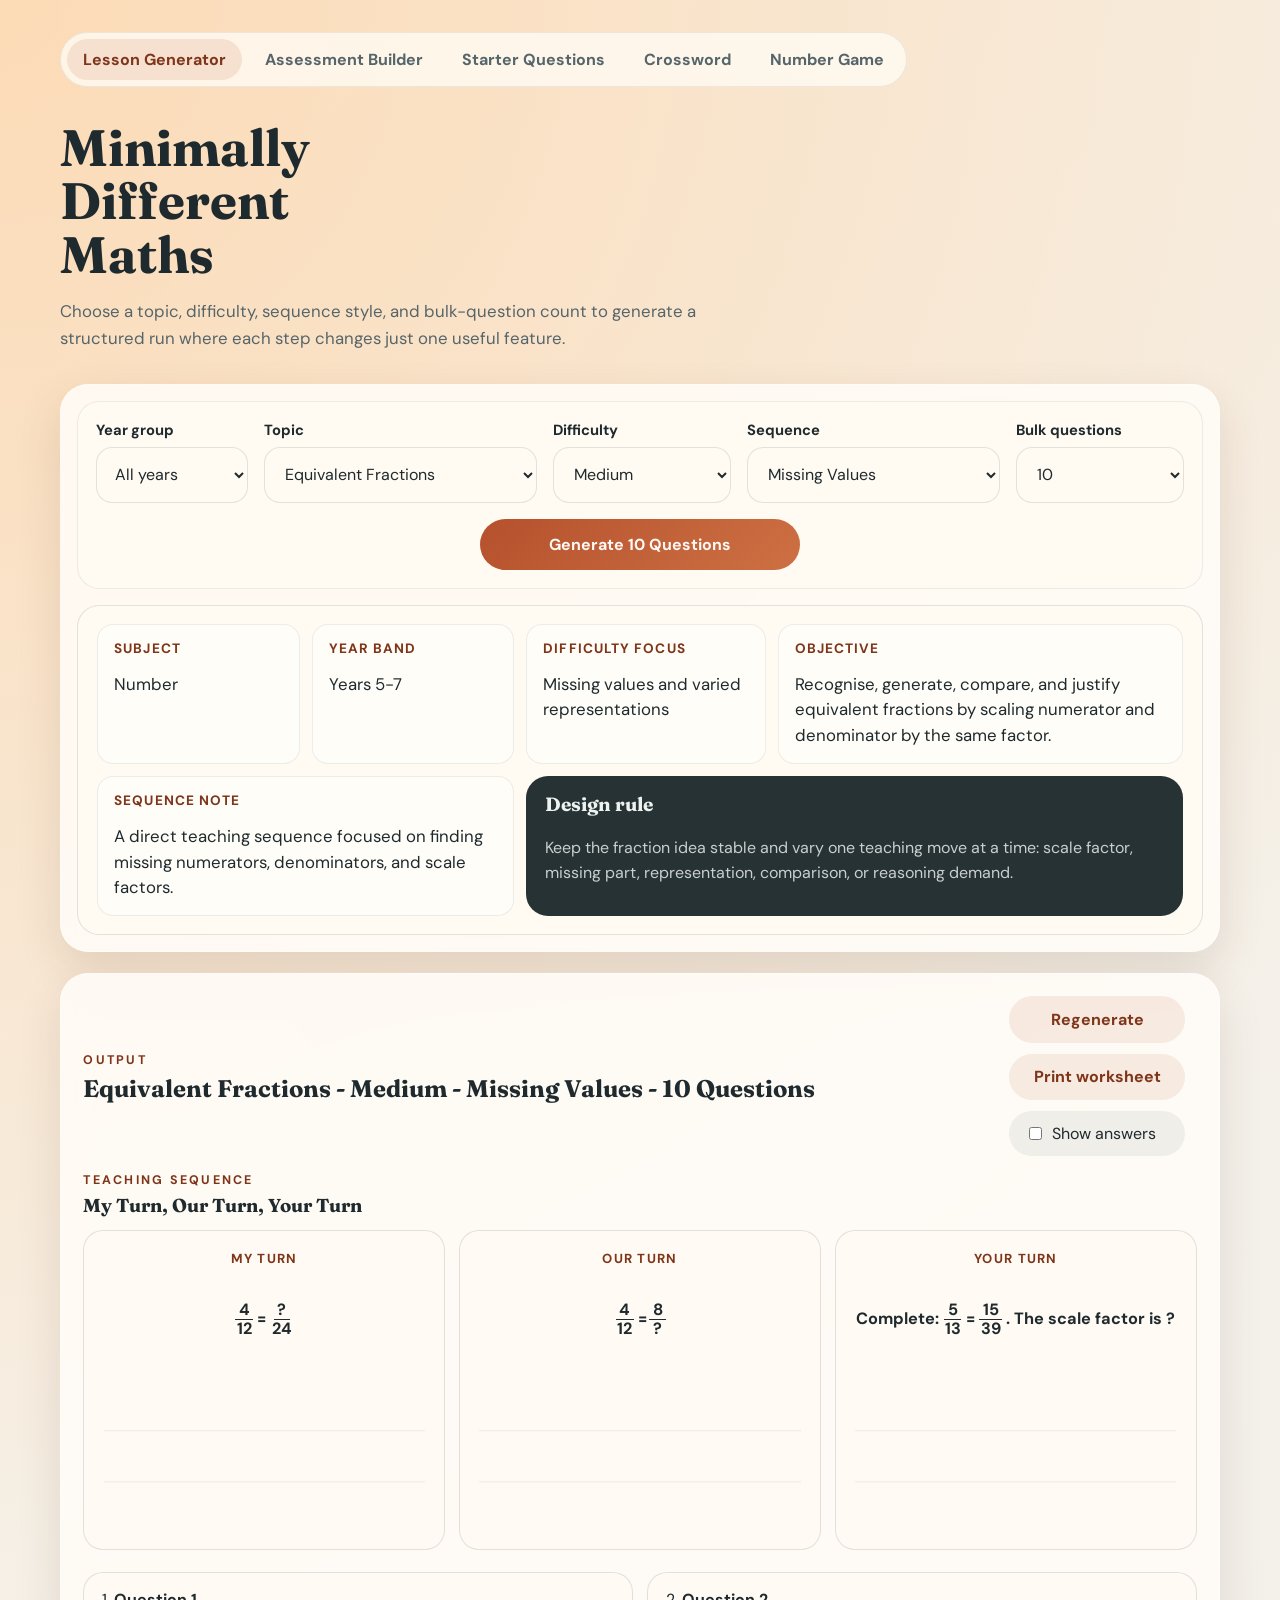
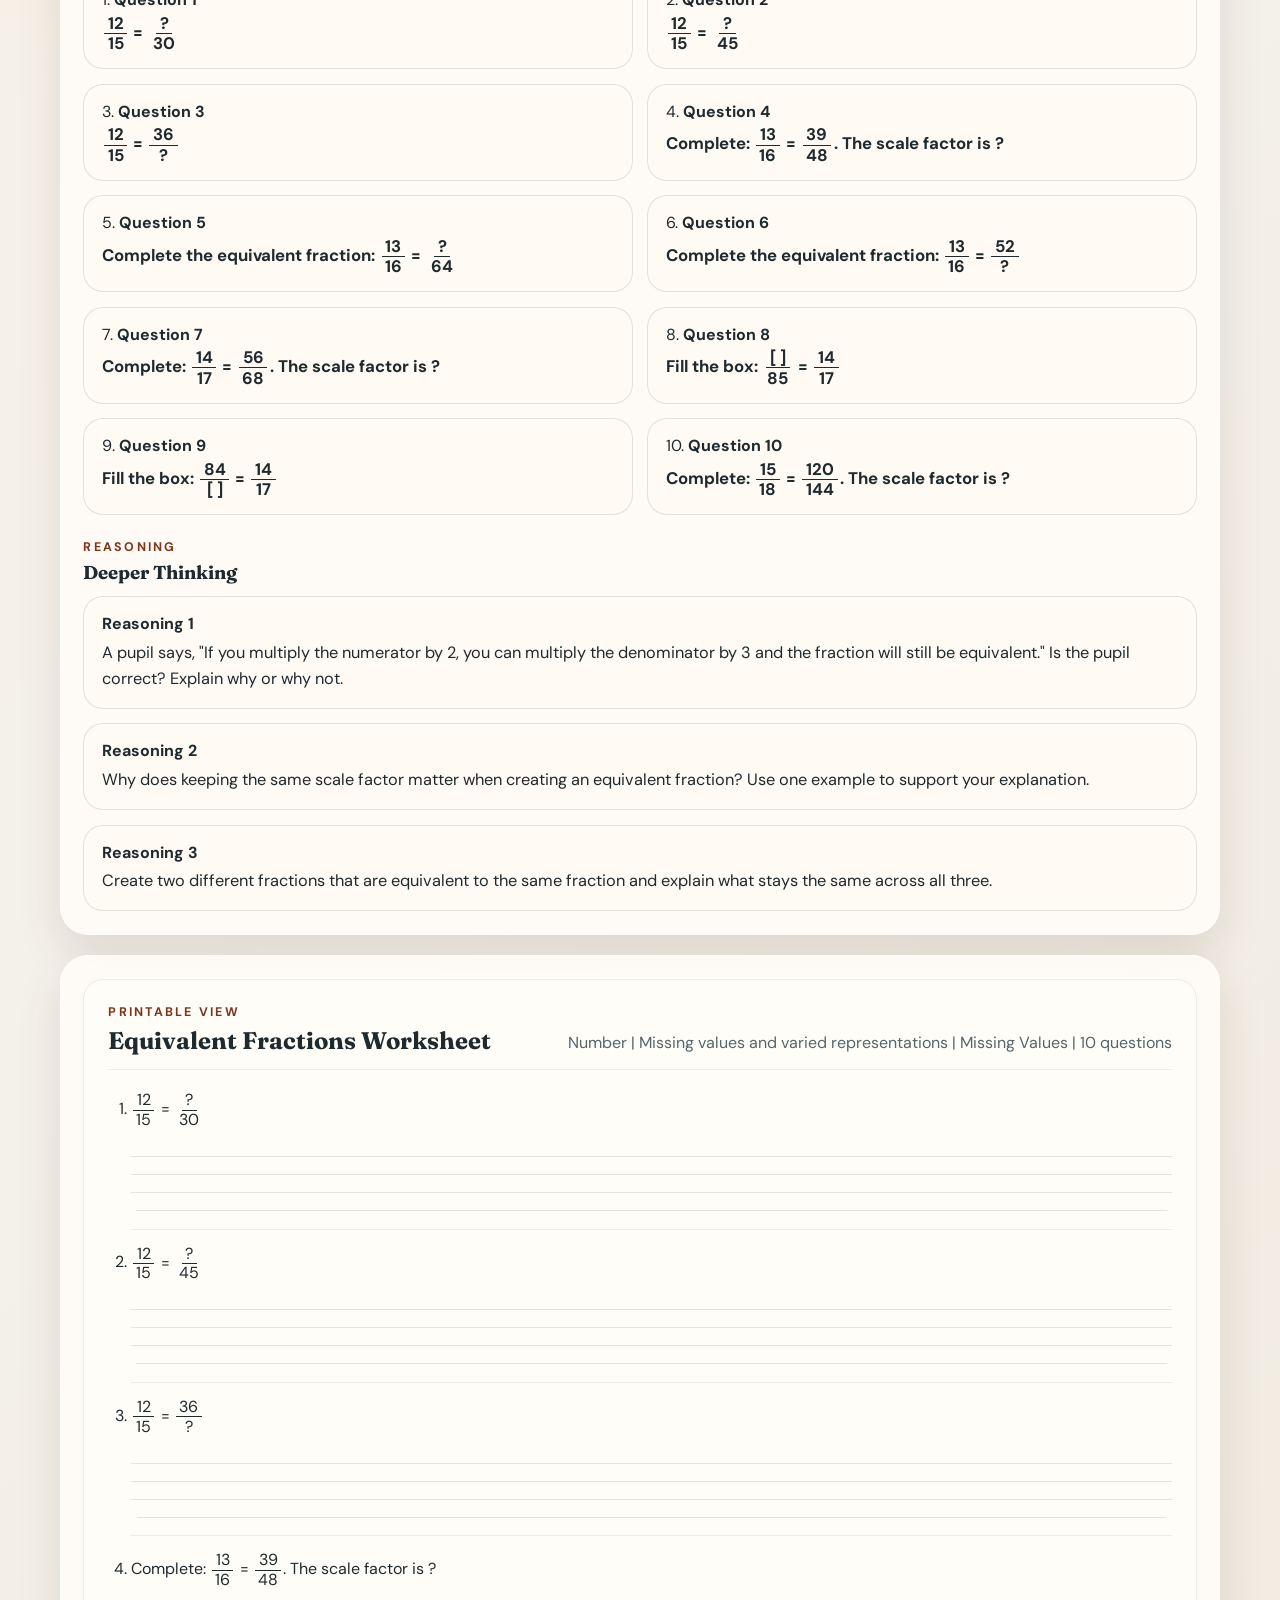
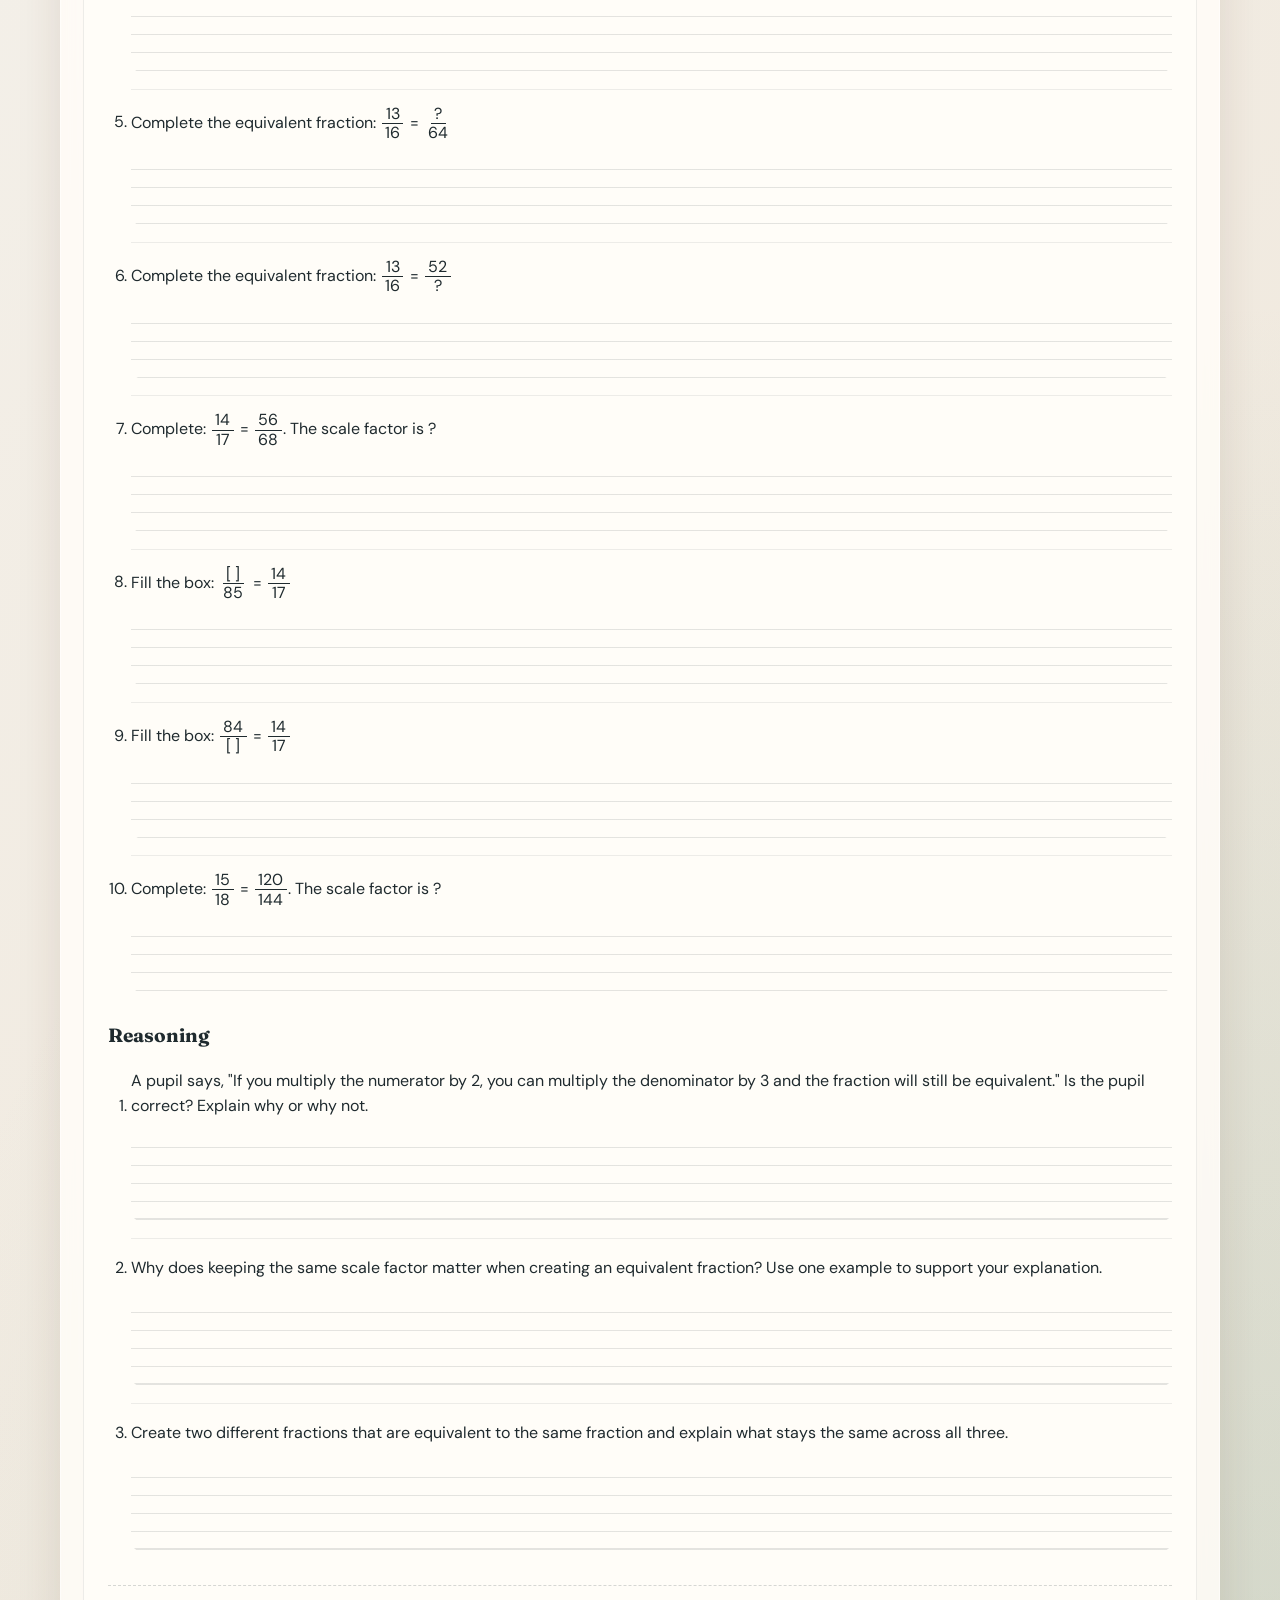
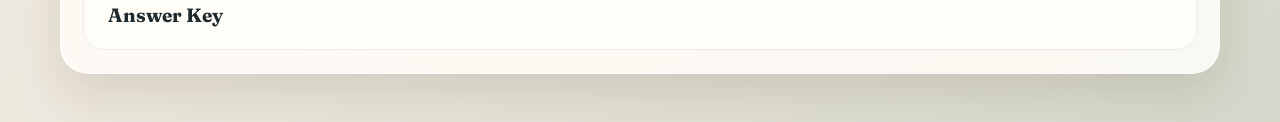
==== commit 5d9216e1: "Add Google Analytics tracking" ====
--- a/index.html
+++ b/index.html
@@ -1,6 +1,8 @@
 <!DOCTYPE html>
 <html lang="en">
 <head>
+  <script src="analytics-config.js"></script>
+  <script src="analytics.js"></script>
   <meta charset="UTF-8">
   <meta name="viewport" content="width=device-width, initial-scale=1.0">
   <title>Minimally Different Maths</title>
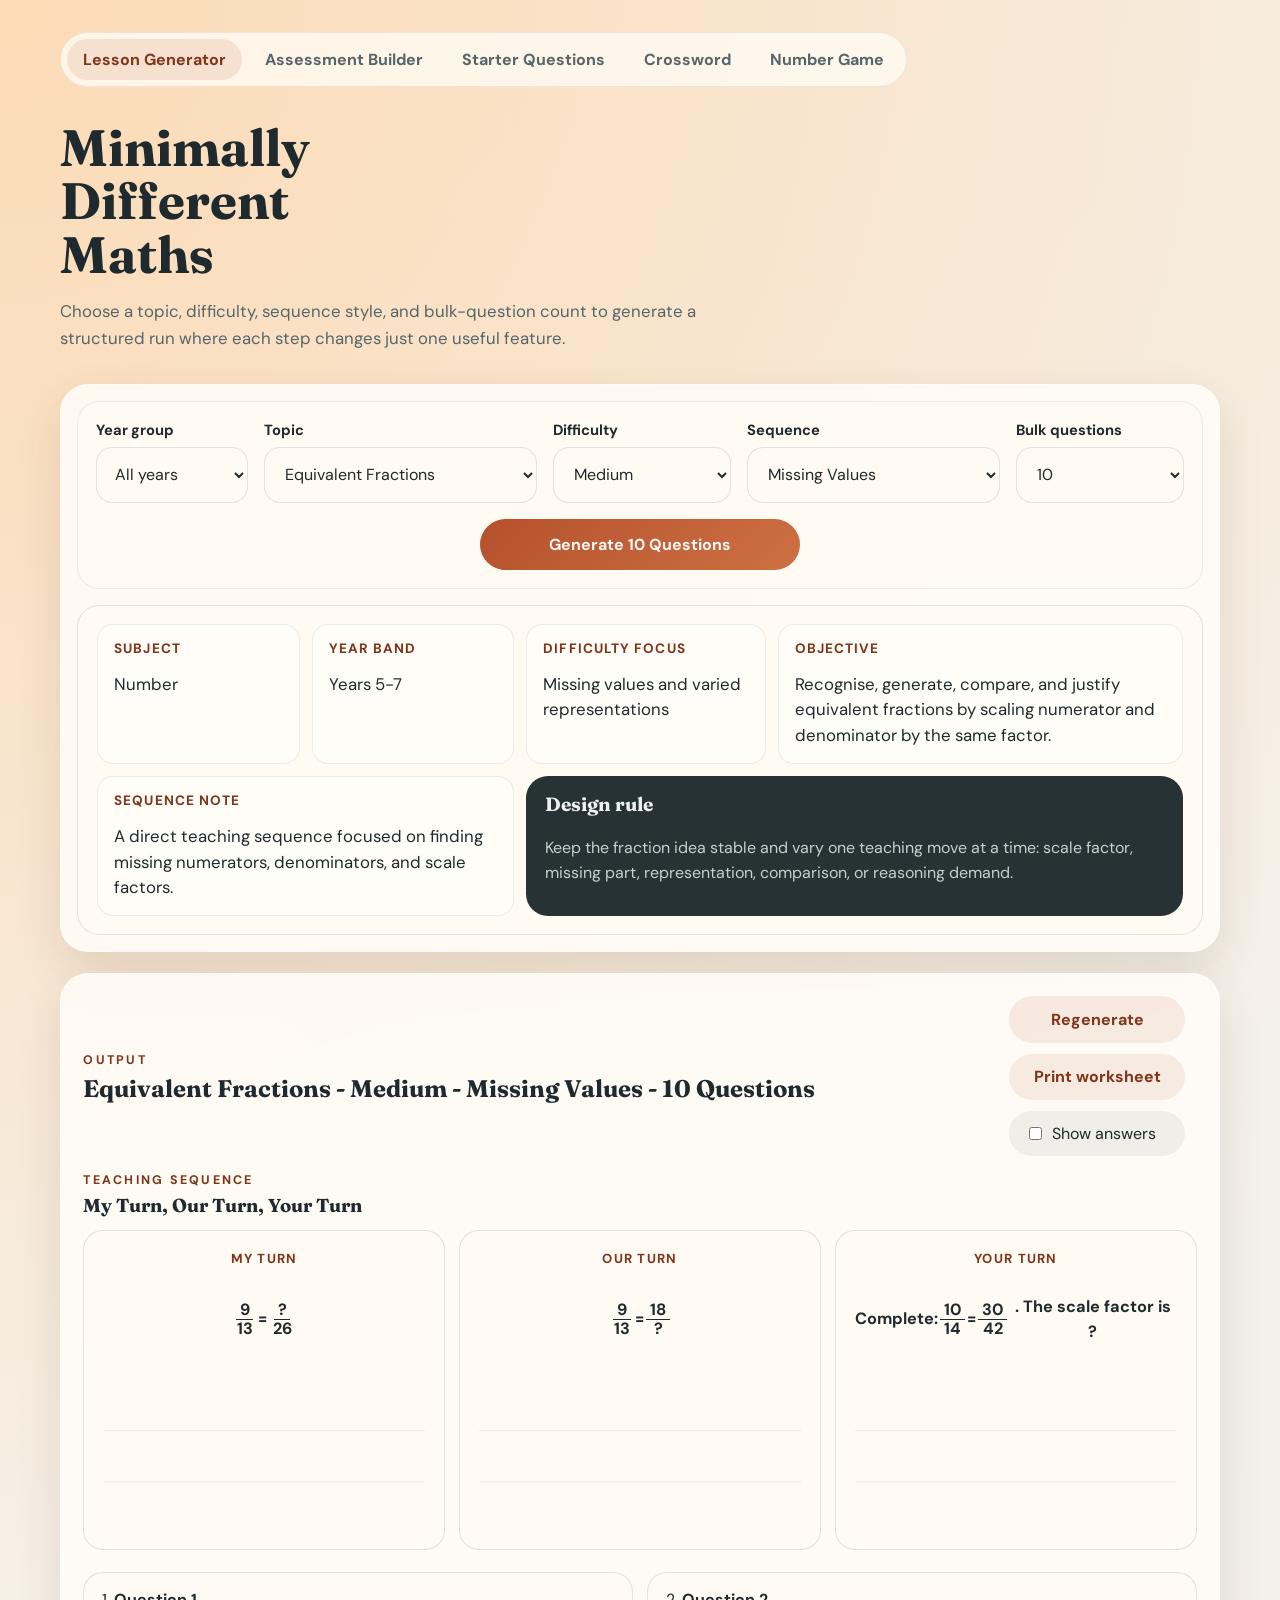
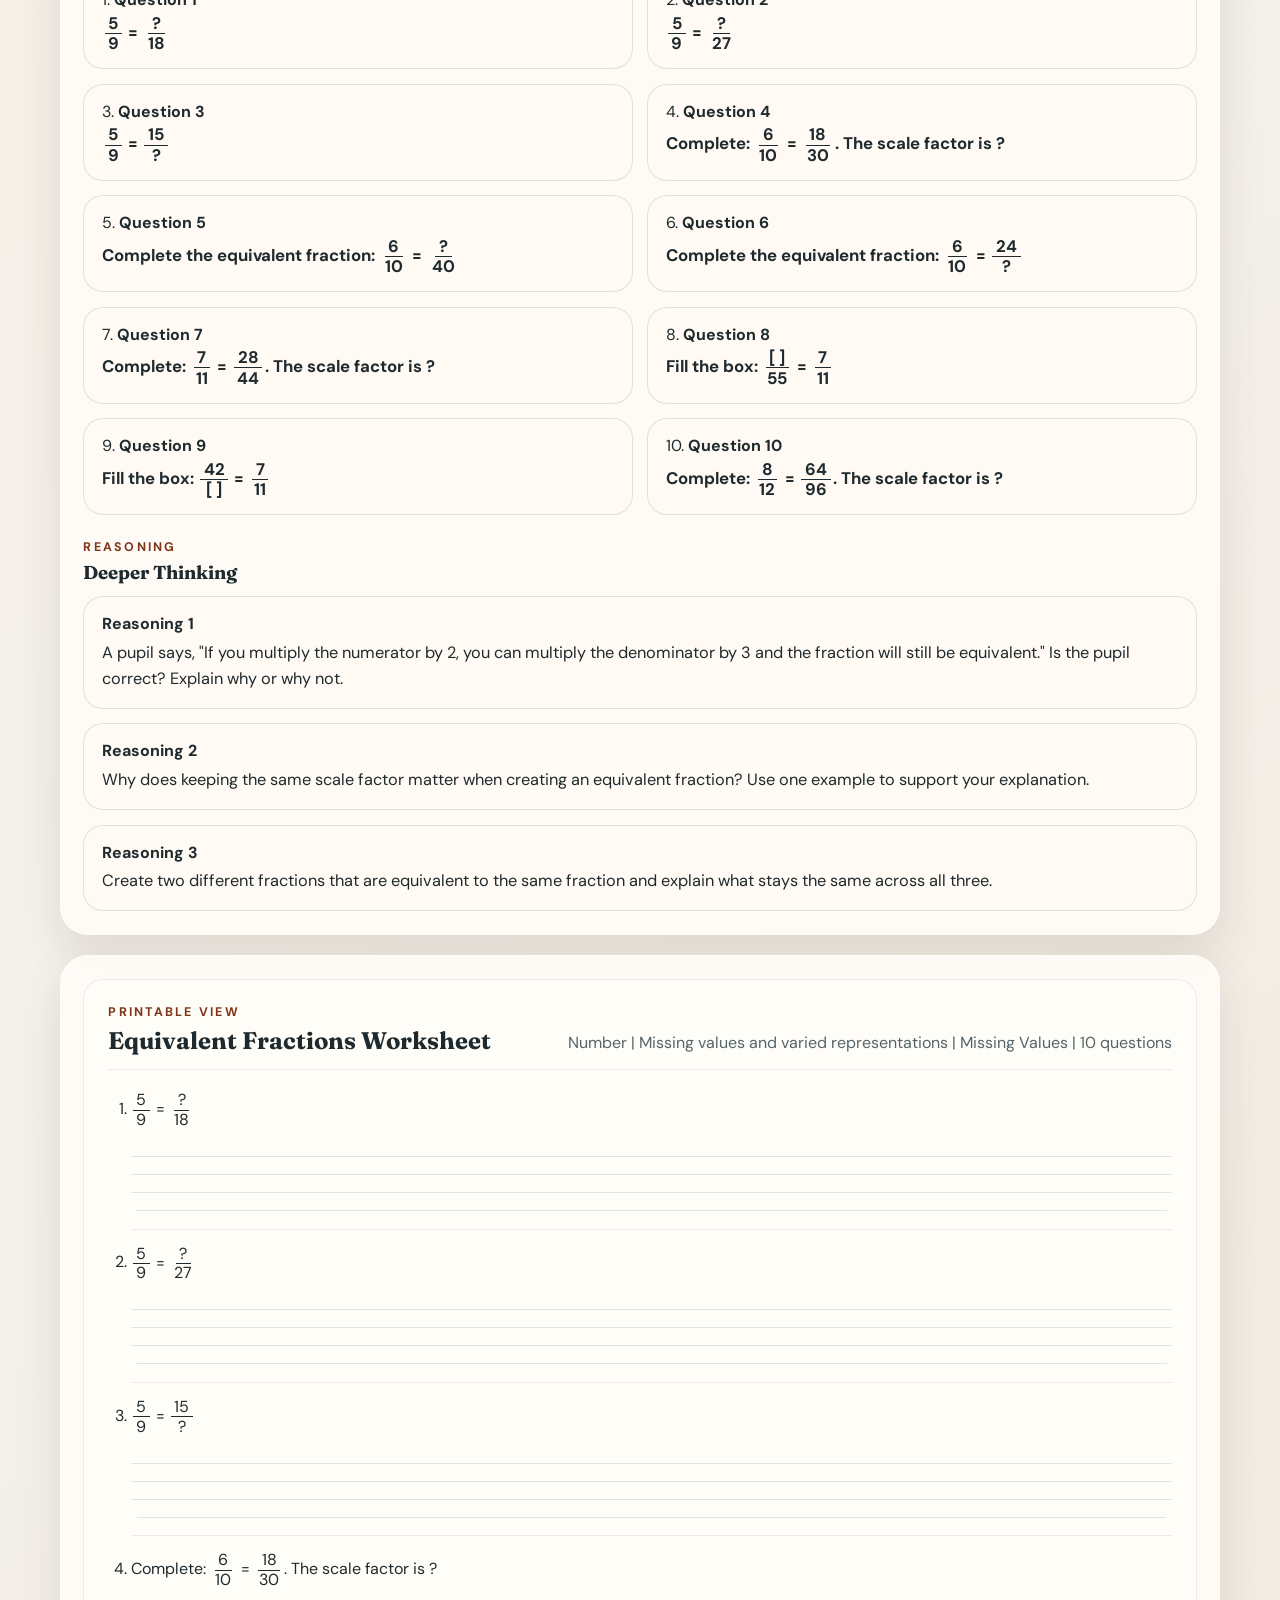
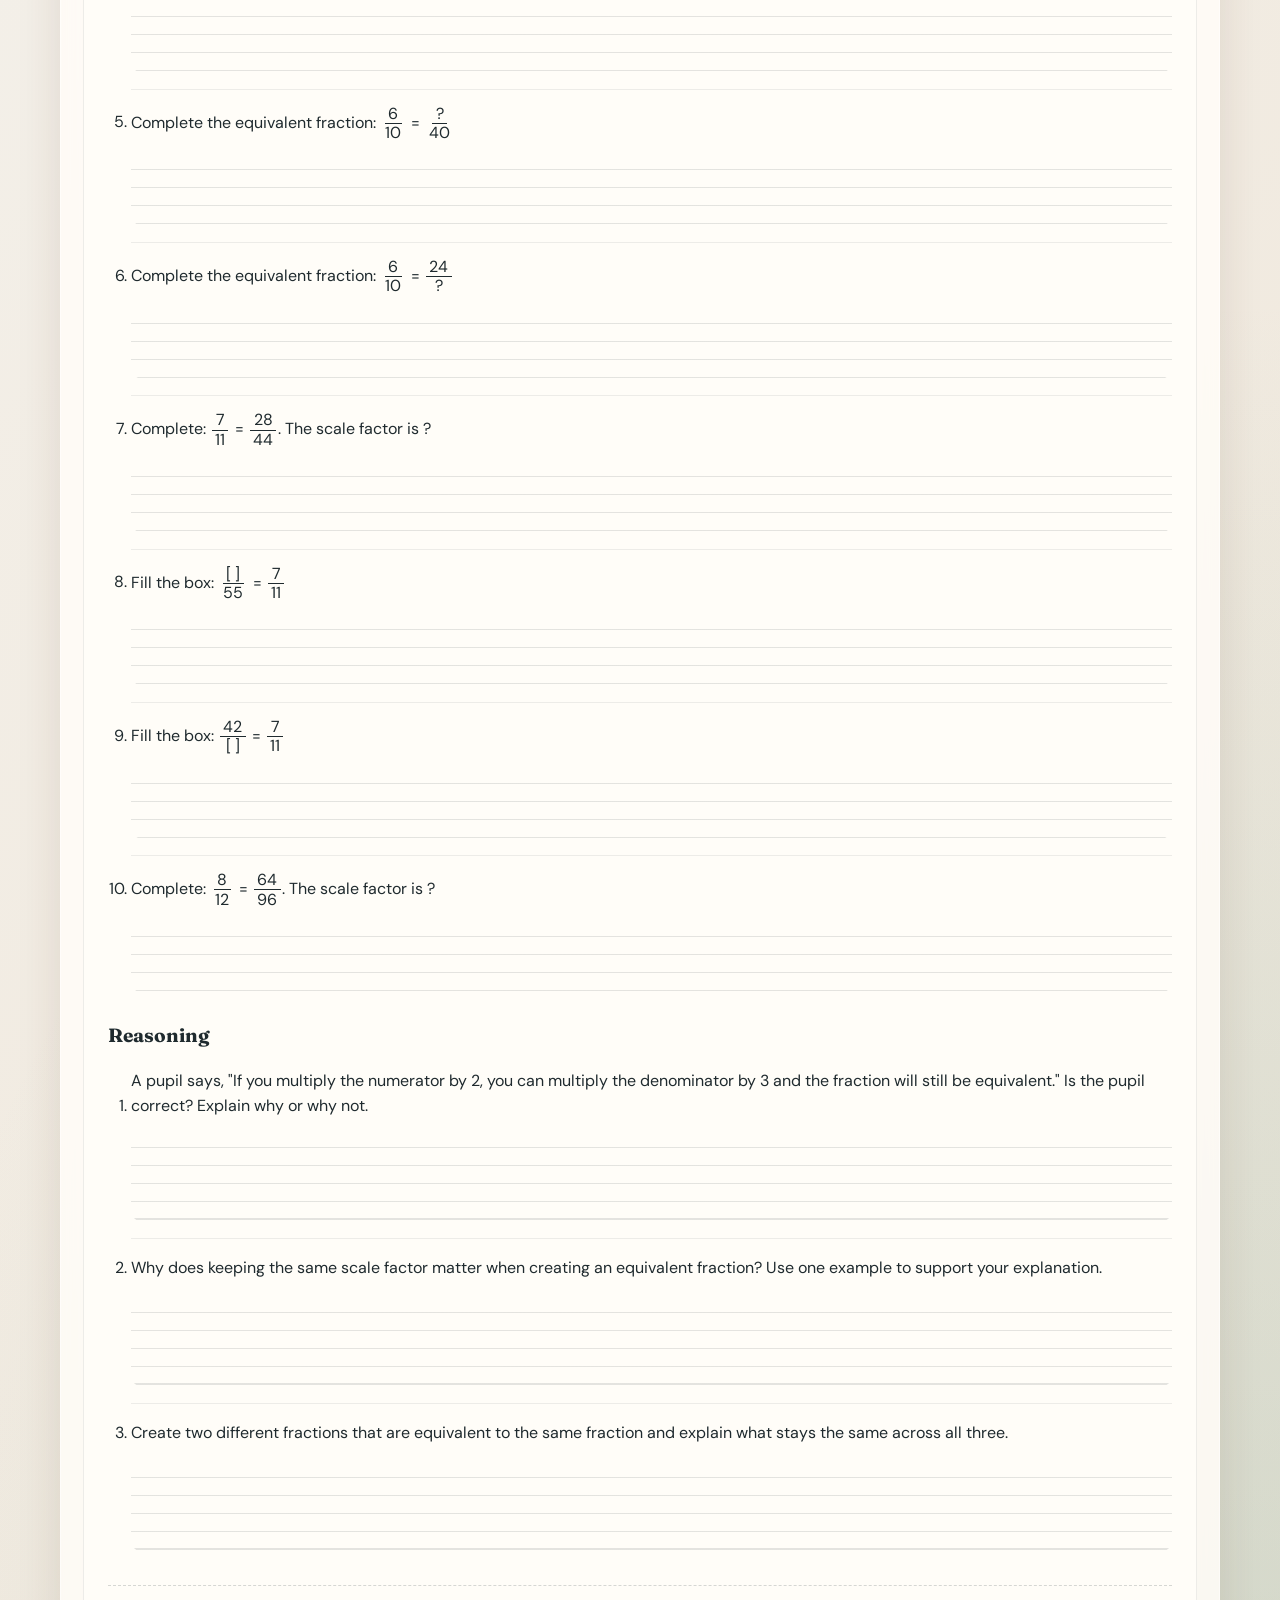
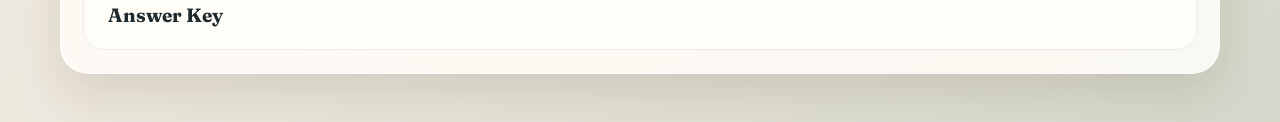
==== commit e5800a30: "Inline Google Analytics bootstrap in page heads" ====
--- a/index.html
+++ b/index.html
@@ -1,8 +1,16 @@
 <!DOCTYPE html>
 <html lang="en">
 <head>
-  <script src="analytics-config.js"></script>
-  <script src="analytics.js"></script>
+  <script>
+    window.dataLayer = window.dataLayer || [];
+    function gtag() {
+      window.dataLayer.push(arguments);
+    }
+    window.gtag = window.gtag || gtag;
+    window.gtag("js", new Date());
+    window.gtag("config", "G-8G2D21011S");
+  </script>
+  <script async src="https://www.googletagmanager.com/gtag/js?id=G-8G2D21011S"></script>
   <meta charset="UTF-8">
   <meta name="viewport" content="width=device-width, initial-scale=1.0">
   <title>Minimally Different Maths</title>
